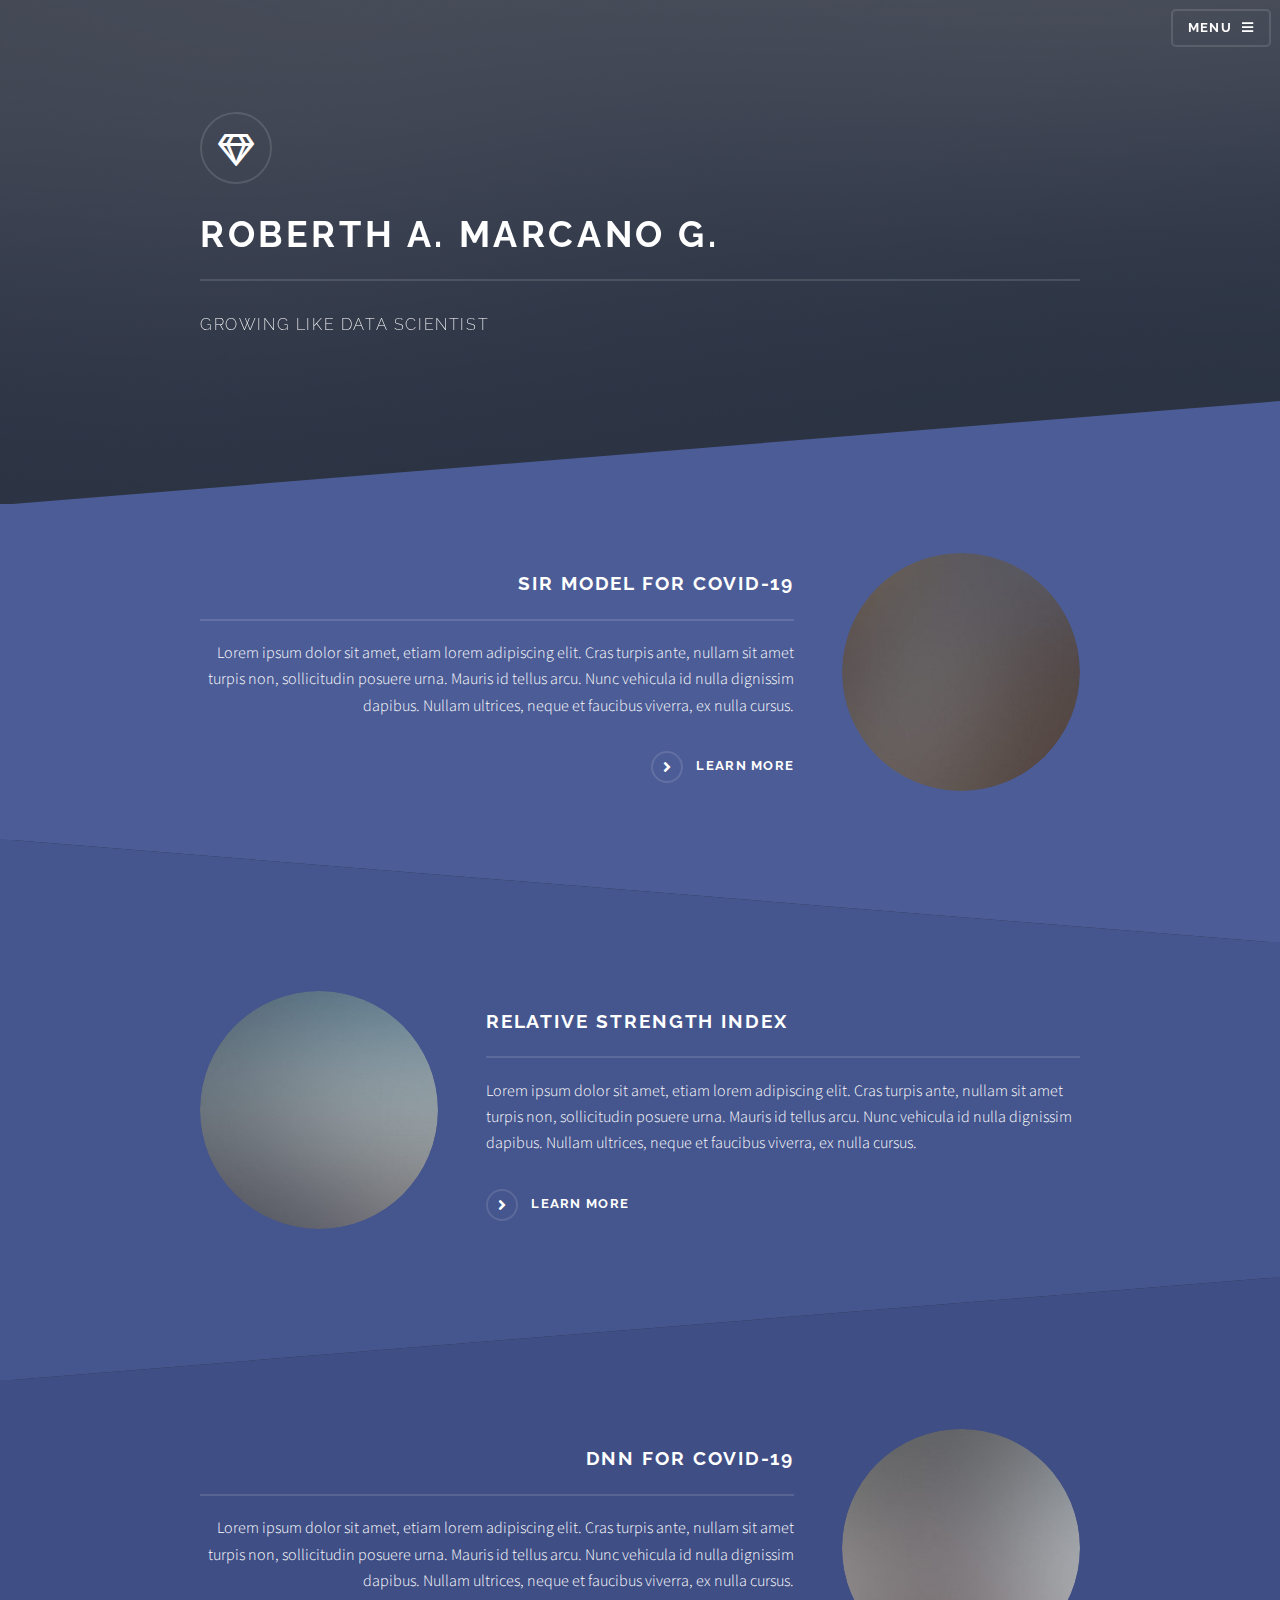
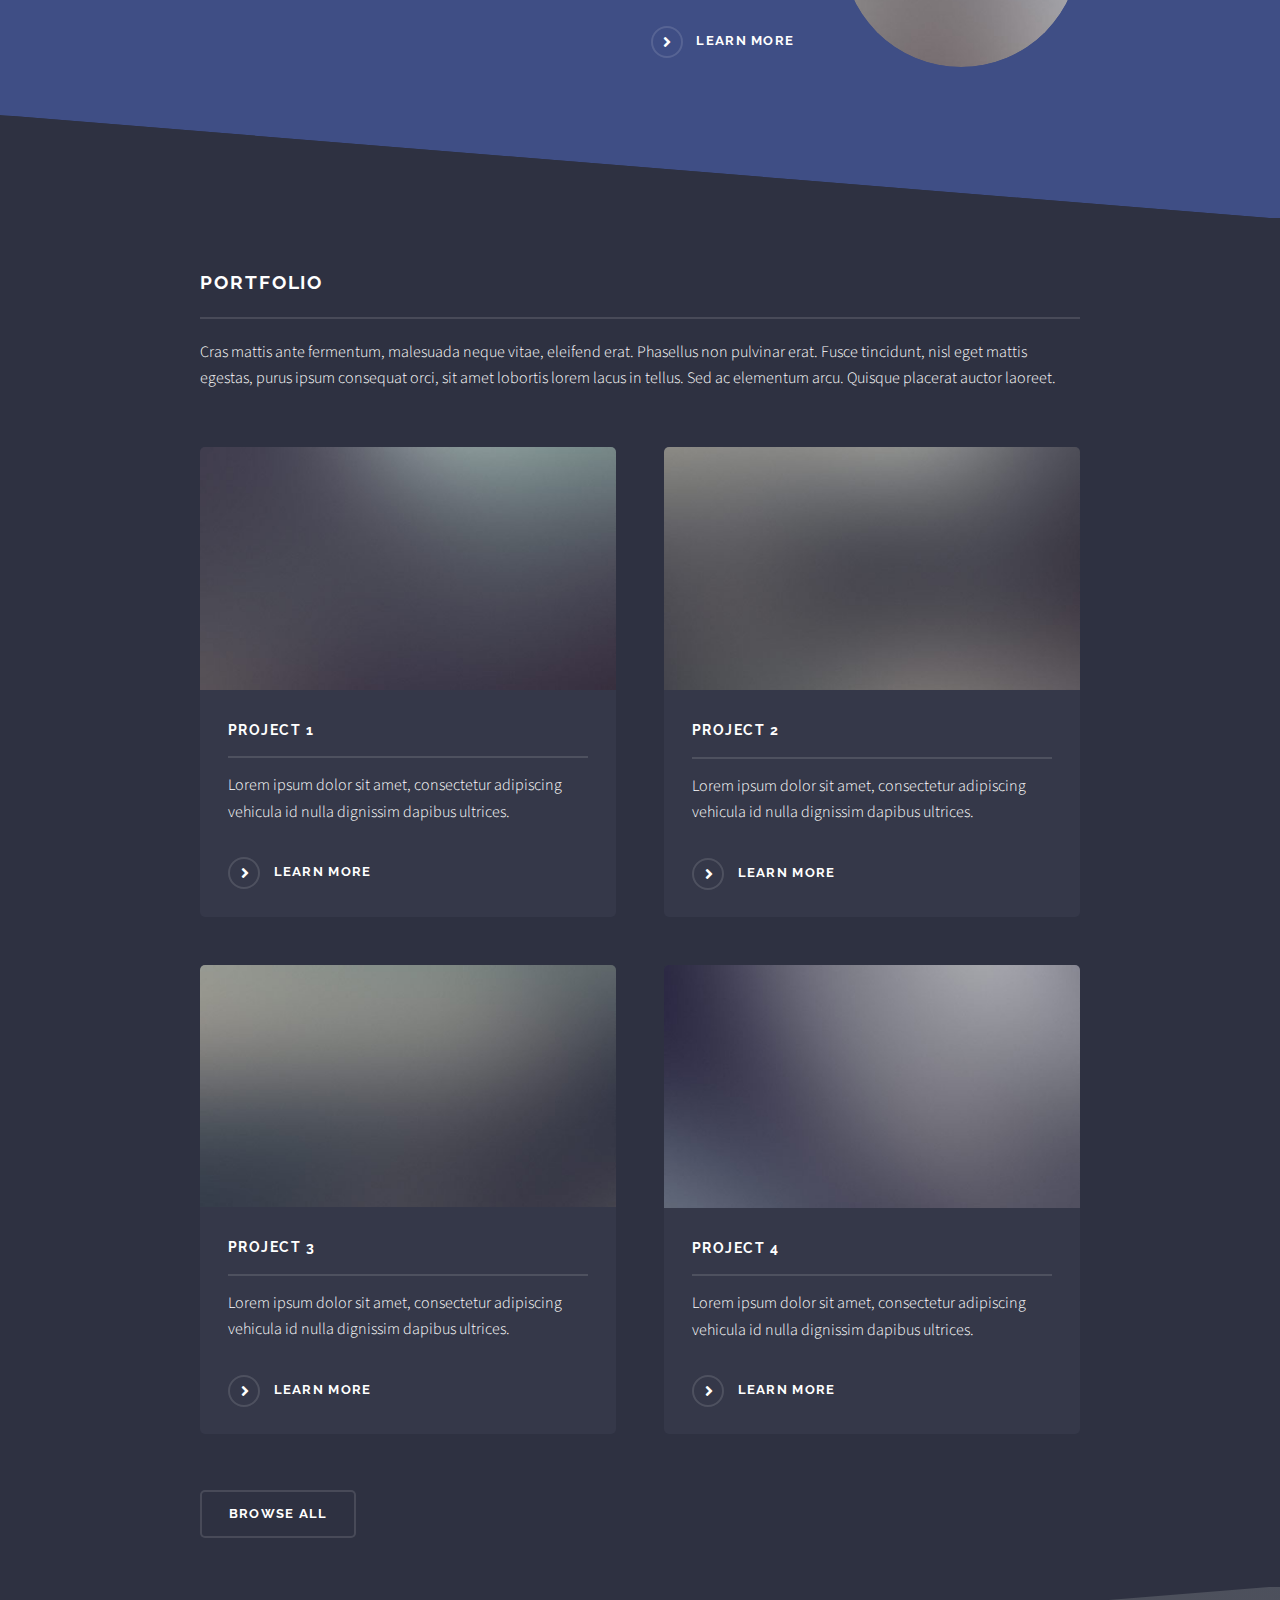
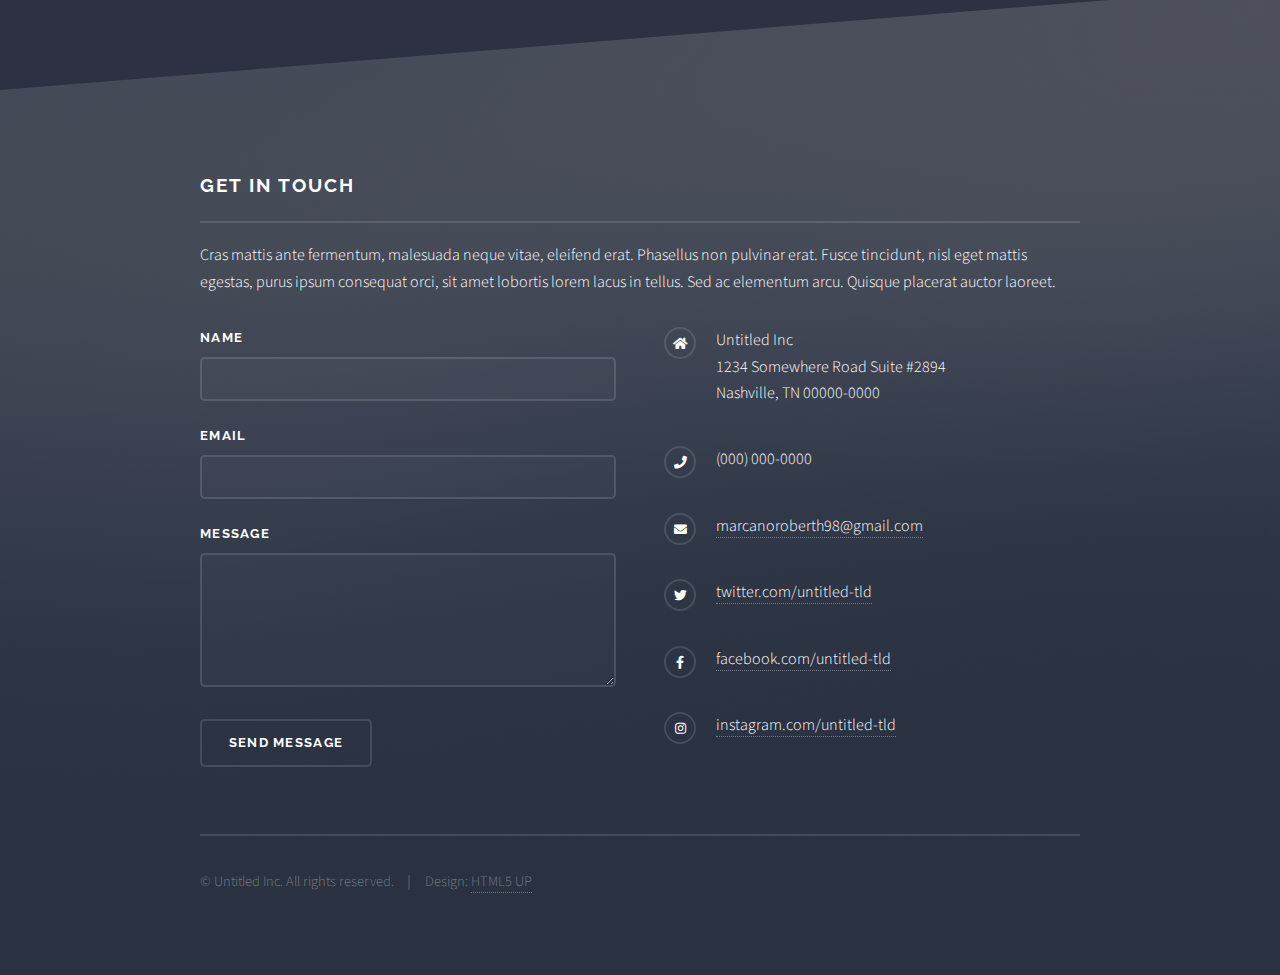
==== index.html @ 68de9bf5 "basic change" ====
<!DOCTYPE HTML>
<!--
	Solid State by HTML5 UP
	html5up.net | @ajlkn
	Free for personal and commercial use under the CCA 3.0 license (html5up.net/license)
-->
<html>
	<head>
		<title>Roberth Marcano</title>
		<meta charset="utf-8" />
		<meta name="viewport" content="width=device-width, initial-scale=1, user-scalable=no" />
		<link rel="stylesheet" href="assets/css/main.css" />
		<noscript><link rel="stylesheet" href="assets/css/noscript.css" /></noscript>
	</head>
	<body class="is-preload">

		<!-- Page Wrapper -->
			<div id="page-wrapper">

				<!-- Header -->
					<header id="header" class="alt">
						<h1><a href="index.html">Home</a></h1>
						<nav>
							<a href="#menu">Menu</a>
						</nav>
					</header>

				<!-- Menu -->
					<nav id="menu">
						<div class="inner">
							<h2>Menu</h2>
							<ul class="links">
								<li><a href="index.html">Home</a></li>
								<li><a href="generic.html">Generic</a></li>
								<li><a href="elements.html">Elements</a></li>
								<li><a href="#">Log In</a></li>
								<li><a href="#">Sign Up</a></li>
							</ul>
							<a href="#" class="close">Close</a>
						</div>
					</nav>

				<!-- Banner -->
					<section id="banner">
						<div class="inner">
							<div class="logo"><span class="icon fa-gem"></span></div>
							<h2>Roberth A. Marcano G.</h2>
							<p>Growing like Data Scientist</p>
						</div>
					</section>

				<!-- Wrapper -->
					<section id="wrapper">

						<!-- One -->
							<section id="one" class="wrapper spotlight style1">
								<div class="inner">
									<a href="#" class="image"><img src="images/pic01.jpg" alt="" /></a>
									<div class="content">
										<h2 class="major">SIR model for Covid-19</h2>
										<p>Lorem ipsum dolor sit amet, etiam lorem adipiscing elit. Cras turpis ante, nullam sit amet turpis non, sollicitudin posuere urna. Mauris id tellus arcu. Nunc vehicula id nulla dignissim dapibus. Nullam ultrices, neque et faucibus viverra, ex nulla cursus.</p>
										<a href="#" class="special">Learn more</a>
									</div>
								</div>
							</section>

						<!-- Two -->
							<section id="two" class="wrapper alt spotlight style2">
								<div class="inner">
									<a href="#" class="image"><img src="images/pic02.jpg" alt="" /></a>
									<div class="content">
										<h2 class="major">Relative Strength Index</h2>
										<p>Lorem ipsum dolor sit amet, etiam lorem adipiscing elit. Cras turpis ante, nullam sit amet turpis non, sollicitudin posuere urna. Mauris id tellus arcu. Nunc vehicula id nulla dignissim dapibus. Nullam ultrices, neque et faucibus viverra, ex nulla cursus.</p>
										<a href="#" class="special">Learn more</a>
									</div>
								</div>
							</section>

						<!-- Three -->
							<section id="three" class="wrapper spotlight style3">
								<div class="inner">
									<a href="#" class="image"><img src="images/pic03.jpg" alt="" /></a>
									<div class="content">
										<h2 class="major">DNN for Covid-19</h2>
										<p>Lorem ipsum dolor sit amet, etiam lorem adipiscing elit. Cras turpis ante, nullam sit amet turpis non, sollicitudin posuere urna. Mauris id tellus arcu. Nunc vehicula id nulla dignissim dapibus. Nullam ultrices, neque et faucibus viverra, ex nulla cursus.</p>
										<a href="#" class="special">Learn more</a>
									</div>
								</div>
							</section>

						<!-- Four -->
							<section id="four" class="wrapper alt style1">
								<div class="inner">
									<h2 class="major">Portfolio</h2>
									<p>Cras mattis ante fermentum, malesuada neque vitae, eleifend erat. Phasellus non pulvinar erat. Fusce tincidunt, nisl eget mattis egestas, purus ipsum consequat orci, sit amet lobortis lorem lacus in tellus. Sed ac elementum arcu. Quisque placerat auctor laoreet.</p>
									<section class="features">
										<article>
											<a href="#" class="image"><img src="images/pic04.jpg" alt="" /></a>
											<h3 class="major">Project 1</h3>
											<p>Lorem ipsum dolor sit amet, consectetur adipiscing vehicula id nulla dignissim dapibus ultrices.</p>
											<a href="#" class="special">Learn more</a>
										</article>
										<article>
											<a href="#" class="image"><img src="images/pic05.jpg" alt="" /></a>
											<h3 class="major">Project 2</h3>
											<p>Lorem ipsum dolor sit amet, consectetur adipiscing vehicula id nulla dignissim dapibus ultrices.</p>
											<a href="#" class="special">Learn more</a>
										</article>
										<article>
											<a href="#" class="image"><img src="images/pic06.jpg" alt="" /></a>
											<h3 class="major">Project 3</h3>
											<p>Lorem ipsum dolor sit amet, consectetur adipiscing vehicula id nulla dignissim dapibus ultrices.</p>
											<a href="#" class="special">Learn more</a>
										</article>
										<article>
											<a href="#" class="image"><img src="images/pic07.jpg" alt="" /></a>
											<h3 class="major">Project 4</h3>
											<p>Lorem ipsum dolor sit amet, consectetur adipiscing vehicula id nulla dignissim dapibus ultrices.</p>
											<a href="#" class="special">Learn more</a>
										</article>
									</section>
									<ul class="actions">
										<li><a href="#" class="button">Browse All</a></li>
									</ul>
								</div>
							</section>

					</section>

				<!-- Footer -->
					<section id="footer">
						<div class="inner">
							<h2 class="major">Get in touch</h2>
							<p>Cras mattis ante fermentum, malesuada neque vitae, eleifend erat. Phasellus non pulvinar erat. Fusce tincidunt, nisl eget mattis egestas, purus ipsum consequat orci, sit amet lobortis lorem lacus in tellus. Sed ac elementum arcu. Quisque placerat auctor laoreet.</p>
							<form method="post" action="#">
								<div class="fields">
									<div class="field">
										<label for="name">Name</label>
										<input type="text" name="name" id="name" />
									</div>
									<div class="field">
										<label for="email">Email</label>
										<input type="email" name="email" id="email" />
									</div>
									<div class="field">
										<label for="message">Message</label>
										<textarea name="message" id="message" rows="4"></textarea>
									</div>
								</div>
								<ul class="actions">
									<li><input type="submit" value="Send Message" /></li>
								</ul>
							</form>
							<ul class="contact">
								<li class="icon solid fa-home">
									Untitled Inc<br />
									1234 Somewhere Road Suite #2894<br />
									Nashville, TN 00000-0000
								</li>
								<li class="icon solid fa-phone">(000) 000-0000</li>
								<li class="icon solid fa-envelope"><a href="#">marcanoroberth98@gmail.com</a></li>
								<li class="icon brands fa-twitter"><a href="#">twitter.com/untitled-tld</a></li>
								<li class="icon brands fa-facebook-f"><a href="#">facebook.com/untitled-tld</a></li>
								<li class="icon brands fa-instagram"><a href="#">instagram.com/untitled-tld</a></li>
							</ul>
							<ul class="copyright">
								<li>&copy; Untitled Inc. All rights reserved.</li><li>Design: <a href="http://html5up.net">HTML5 UP</a></li>
							</ul>
						</div>
					</section>

			</div>

		<!-- Scripts -->
			<script src="assets/js/jquery.min.js"></script>
			<script src="assets/js/jquery.scrollex.min.js"></script>
			<script src="assets/js/browser.min.js"></script>
			<script src="assets/js/breakpoints.min.js"></script>
			<script src="assets/js/util.js"></script>
			<script src="assets/js/main.js"></script>

	</body>
</html>
---- assets/css/main.css ----
@import url(fontawesome-all.min.css);
@import url("https://fonts.googleapis.com/css?family=Raleway:200,700|Source+Sans+Pro:300,600,300italic,600italic");

/*
	Solid State by HTML5 UP
	html5up.net | @ajlkn
	Free for personal and commercial use under the CCA 3.0 license (html5up.net/license)
*/

html, body, div, span, applet, object,
iframe, h1, h2, h3, h4, h5, h6, p, blockquote,
pre, a, abbr, acronym, address, big, cite,
code, del, dfn, em, img, ins, kbd, q, s, samp,
small, strike, strong, sub, sup, tt, var, b,
u, i, center, dl, dt, dd, ol, ul, li, fieldset,
form, label, legend, table, caption, tbody,
tfoot, thead, tr, th, td, article, aside,
canvas, details, embed, figure, figcaption,
footer, header, hgroup, menu, nav, output, ruby,
section, summary, time, mark, audio, video {
	margin: 0;
	padding: 0;
	border: 0;
	font-size: 100%;
	font: inherit;
	vertical-align: baseline;}

article, aside, details, figcaption, figure,
footer, header, hgroup, menu, nav, section {
	display: block;}

body {
	line-height: 1;
}

ol, ul {
	list-style: none;
}

blockquote, q {
	quotes: none;
}

	blockquote:before, blockquote:after, q:before, q:after {
		content: '';
		content: none;
	}

table {
	border-collapse: collapse;
	border-spacing: 0;
}

body {
	-webkit-text-size-adjust: none;
}

mark {
	background-color: transparent;
	color: inherit;
}

input::-moz-focus-inner {
	border: 0;
	padding: 0;
}

input, select, textarea {
	-moz-appearance: none;
	-webkit-appearance: none;
	-ms-appearance: none;
	appearance: none;
}

/* Basic */

	@-ms-viewport {
		width: device-width;
	}

	body {
		-ms-overflow-style: scrollbar;
	}

	@media screen and (max-width: 480px) {

		html, body {
			min-width: 320px;
		}

	}

	html {
		box-sizing: border-box;
	}

	*, *:before, *:after {
		box-sizing: inherit;
	}

	body {
		background-color: #2e3141;
		background-image: linear-gradient(to top, rgba(46, 49, 65, 0.8), rgba(46, 49, 65, 0.8)), url("../../images/bg.jpg");
		background-size: auto, cover;
		background-attachment: fixed, fixed;
		background-position: center, center;
	}

		body.is-preload *, body.is-preload *:before, body.is-preload *:after {
			-moz-animation: none !important;
			-webkit-animation: none !important;
			-ms-animation: none !important;
			animation: none !important;
			-moz-transition: none !important;
			-webkit-transition: none !important;
			-ms-transition: none !important;
			transition: none !important;
		}

/* Type */

	body, input, select, textarea {
		color: #ffffff;
		font-family: "Source Sans Pro", Helvetica, sans-serif;
		font-size: 16.5pt;
		font-weight: 300;
		line-height: 1.65;
	}

		@media screen and (max-width: 1680px) {

			body, input, select, textarea {
				font-size: 13pt;
			}

		}

		@media screen and (max-width: 1280px) {

			body, input, select, textarea {
				font-size: 12pt;
			}

		}

		@media screen and (max-width: 980px) {

			body, input, select, textarea {
				font-size: 12pt;
			}

		}

		@media screen and (max-width: 736px) {

			body, input, select, textarea {
				font-size: 12pt;
			}

		}

		@media screen and (max-width: 480px) {

			body, input, select, textarea {
				font-size: 12pt;
			}

		}

	a {
		-moz-transition: color 0.2s ease-in-out, border-bottom-color 0.2s ease-in-out;
		-webkit-transition: color 0.2s ease-in-out, border-bottom-color 0.2s ease-in-out;
		-ms-transition: color 0.2s ease-in-out, border-bottom-color 0.2s ease-in-out;
		transition: color 0.2s ease-in-out, border-bottom-color 0.2s ease-in-out;
		border-bottom: dotted 1px rgba(255, 255, 255, 0.35);
		color: #ffffff;
		text-decoration: none;
	}

		a:hover {
			border-bottom-color: transparent;
			color: #ffffff !important;
		}

		a.special:not(.button) {
			text-decoration: none;
			border-bottom: 0;
			display: block;
			font-family: Raleway, Helvetica, sans-serif;
			font-size: 0.8em;
			font-weight: 700;
			letter-spacing: 0.1em;
			margin: 0 0 2em 0;
			text-transform: uppercase;
		}

			a.special:not(.button):before {
				-moz-osx-font-smoothing: grayscale;
				-webkit-font-smoothing: antialiased;
				display: inline-block;
				font-style: normal;
				font-variant: normal;
				text-rendering: auto;
				line-height: 1;
				text-transform: none !important;
				font-family: 'Font Awesome 5 Free';
				font-weight: 900;
			}

			a.special:not(.button):before {
				-moz-transition: background-color 0.2s ease-in-out;
				-webkit-transition: background-color 0.2s ease-in-out;
				-ms-transition: background-color 0.2s ease-in-out;
				transition: background-color 0.2s ease-in-out;
				border-radius: 100%;
				border: solid 2px rgba(255, 255, 255, 0.125);
				content: '\f105';
				display: inline-block;
				font-size: 1.25em;
				height: 2em;
				line-height: 1.75em;
				margin-right: 0.85em;
				text-align: center;
				text-indent: 0.15em;
				vertical-align: middle;
				width: 2em;
			}

			a.special:not(.button):hover:before {
				background-color: rgba(255, 255, 255, 0.025);
			}

			a.special:not(.button):active:before {
				background-color: rgba(255, 255, 255, 0.075);
			}

	strong, b {
		color: #ffffff;
		font-weight: 600;
	}

	em, i {
		font-style: italic;
	}

	p {
		margin: 0 0 2em 0;
	}

	h1, h2, h3, h4, h5, h6 {
		color: #ffffff;
		font-family: Raleway, Helvetica, sans-serif;
		font-weight: 700;
		letter-spacing: 0.1em;
		margin: 0 0 1em 0;
		text-transform: uppercase;
	}

		h1 a, h2 a, h3 a, h4 a, h5 a, h6 a {
			color: inherit;
			text-decoration: none;
			border-bottom: 0;
		}

		h1 span, h2 span, h3 span, h4 span, h5 span, h6 span {
			font-weight: 200;
		}

		h1.major, h2.major, h3.major, h4.major, h5.major, h6.major {
			padding-bottom: 1em;
			border-bottom: solid 2px rgba(255, 255, 255, 0.125);
		}

	h2 {
		font-size: 1.2em;
	}

	h3 {
		font-size: 0.9em;
	}

	h4 {
		font-size: 0.7em;
	}

	h5 {
		font-size: 0.7em;
	}

	h6 {
		font-size: 0.7em;
	}

	@media screen and (max-width: 736px) {

		h2 {
			font-size: 1em;
		}

		h3 {
			font-size: 0.8em;
		}

	}

	sub {
		font-size: 0.8em;
		position: relative;
		top: 0.5em;
	}

	sup {
		font-size: 0.8em;
		position: relative;
		top: -0.5em;
	}

	blockquote {
		border-left: solid 4px rgba(255, 255, 255, 0.125);
		font-style: italic;
		margin: 0 0 2em 0;
		padding: 0.5em 0 0.5em 2em;
	}

	code {
		background: rgba(255, 255, 255, 0.025);
		border-radius: 5px;
		border: solid 2px rgba(255, 255, 255, 0.125);
		font-family: "Courier New", monospace;
		font-size: 0.9em;
		margin: 0 0.25em;
		padding: 0.25em 0.65em;
	}

	pre {
		-webkit-overflow-scrolling: touch;
		font-family: "Courier New", monospace;
		font-size: 0.9em;
		margin: 0 0 2em 0;
	}

		pre code {
			display: block;
			line-height: 1.75em;
			padding: 1em 1.5em;
			overflow-x: auto;
		}

	hr {
		border: 0;
		border-bottom: solid 2px rgba(255, 255, 255, 0.125);
		margin: 2.5em 0;
	}

		hr.major {
			margin: 4em 0;
		}

	.align-left {
		text-align: left;
	}

	.align-center {
		text-align: center;
	}

	.align-right {
		text-align: right;
	}

/* Row */

	.row {
		display: flex;
		flex-wrap: wrap;
		box-sizing: border-box;
		align-items: stretch;
	}

		.row > * {
			box-sizing: border-box;
		}

		.row.gtr-uniform > * > :last-child {
			margin-bottom: 0;
		}

		.row.aln-left {
			justify-content: flex-start;
		}

		.row.aln-center {
			justify-content: center;
		}

		.row.aln-right {
			justify-content: flex-end;
		}

		.row.aln-top {
			align-items: flex-start;
		}

		.row.aln-middle {
			align-items: center;
		}

		.row.aln-bottom {
			align-items: flex-end;
		}

		.row > .imp {
			order: -1;
		}

		.row > .col-1 {
			width: 8.33333%;
		}

		.row > .off-1 {
			margin-left: 8.33333%;
		}

		.row > .col-2 {
			width: 16.66667%;
		}

		.row > .off-2 {
			margin-left: 16.66667%;
		}

		.row > .col-3 {
			width: 25%;
		}

		.row > .off-3 {
			margin-left: 25%;
		}

		.row > .col-4 {
			width: 33.33333%;
		}

		.row > .off-4 {
			margin-left: 33.33333%;
		}

		.row > .col-5 {
			width: 41.66667%;
		}

		.row > .off-5 {
			margin-left: 41.66667%;
		}

		.row > .col-6 {
			width: 50%;
		}

		.row > .off-6 {
			margin-left: 50%;
		}

		.row > .col-7 {
			width: 58.33333%;
		}

		.row > .off-7 {
			margin-left: 58.33333%;
		}

		.row > .col-8 {
			width: 66.66667%;
		}

		.row > .off-8 {
			margin-left: 66.66667%;
		}

		.row > .col-9 {
			width: 75%;
		}

		.row > .off-9 {
			margin-left: 75%;
		}

		.row > .col-10 {
			width: 83.33333%;
		}

		.row > .off-10 {
			margin-left: 83.33333%;
		}

		.row > .col-11 {
			width: 91.66667%;
		}

		.row > .off-11 {
			margin-left: 91.66667%;
		}

		.row > .col-12 {
			width: 100%;
		}

		.row > .off-12 {
			margin-left: 100%;
		}

		.row.gtr-0 {
			margin-top: 0;
			margin-left: 0em;
		}

			.row.gtr-0 > * {
				padding: 0 0 0 0em;
			}

			.row.gtr-0.gtr-uniform {
				margin-top: 0em;
			}

				.row.gtr-0.gtr-uniform > * {
					padding-top: 0em;
				}

		.row.gtr-25 {
			margin-top: 0;
			margin-left: -0.4375em;
		}

			.row.gtr-25 > * {
				padding: 0 0 0 0.4375em;
			}

			.row.gtr-25.gtr-uniform {
				margin-top: -0.4375em;
			}

				.row.gtr-25.gtr-uniform > * {
					padding-top: 0.4375em;
				}

		.row.gtr-50 {
			margin-top: 0;
			margin-left: -0.875em;
		}

			.row.gtr-50 > * {
				padding: 0 0 0 0.875em;
			}

			.row.gtr-50.gtr-uniform {
				margin-top: -0.875em;
			}

				.row.gtr-50.gtr-uniform > * {
					padding-top: 0.875em;
				}

		.row {
			margin-top: 0;
			margin-left: -1.75em;
		}

			.row > * {
				padding: 0 0 0 1.75em;
			}

			.row.gtr-uniform {
				margin-top: -1.75em;
			}

				.row.gtr-uniform > * {
					padding-top: 1.75em;
				}

		.row.gtr-150 {
			margin-top: 0;
			margin-left: -2.625em;
		}

			.row.gtr-150 > * {
				padding: 0 0 0 2.625em;
			}

			.row.gtr-150.gtr-uniform {
				margin-top: -2.625em;
			}

				.row.gtr-150.gtr-uniform > * {
					padding-top: 2.625em;
				}

		.row.gtr-200 {
			margin-top: 0;
			margin-left: -3.5em;
		}

			.row.gtr-200 > * {
				padding: 0 0 0 3.5em;
			}

			.row.gtr-200.gtr-uniform {
				margin-top: -3.5em;
			}

				.row.gtr-200.gtr-uniform > * {
					padding-top: 3.5em;
				}

		@media screen and (max-width: 1680px) {

			.row {
				display: flex;
				flex-wrap: wrap;
				box-sizing: border-box;
				align-items: stretch;
			}

				.row > * {
					box-sizing: border-box;
				}

				.row.gtr-uniform > * > :last-child {
					margin-bottom: 0;
				}

				.row.aln-left {
					justify-content: flex-start;
				}

				.row.aln-center {
					justify-content: center;
				}

				.row.aln-right {
					justify-content: flex-end;
				}

				.row.aln-top {
					align-items: flex-start;
				}

				.row.aln-middle {
					align-items: center;
				}

				.row.aln-bottom {
					align-items: flex-end;
				}

				.row > .imp-xlarge {
					order: -1;
				}

				.row > .col-1-xlarge {
					width: 8.33333%;
				}

				.row > .off-1-xlarge {
					margin-left: 8.33333%;
				}

				.row > .col-2-xlarge {
					width: 16.66667%;
				}

				.row > .off-2-xlarge {
					margin-left: 16.66667%;
				}

				.row > .col-3-xlarge {
					width: 25%;
				}

				.row > .off-3-xlarge {
					margin-left: 25%;
				}

				.row > .col-4-xlarge {
					width: 33.33333%;
				}

				.row > .off-4-xlarge {
					margin-left: 33.33333%;
				}

				.row > .col-5-xlarge {
					width: 41.66667%;
				}

				.row > .off-5-xlarge {
					margin-left: 41.66667%;
				}

				.row > .col-6-xlarge {
					width: 50%;
				}

				.row > .off-6-xlarge {
					margin-left: 50%;
				}

				.row > .col-7-xlarge {
					width: 58.33333%;
				}

				.row > .off-7-xlarge {
					margin-left: 58.33333%;
				}

				.row > .col-8-xlarge {
					width: 66.66667%;
				}

				.row > .off-8-xlarge {
					margin-left: 66.66667%;
				}

				.row > .col-9-xlarge {
					width: 75%;
				}

				.row > .off-9-xlarge {
					margin-left: 75%;
				}

				.row > .col-10-xlarge {
					width: 83.33333%;
				}

				.row > .off-10-xlarge {
					margin-left: 83.33333%;
				}

				.row > .col-11-xlarge {
					width: 91.66667%;
				}

				.row > .off-11-xlarge {
					margin-left: 91.66667%;
				}

				.row > .col-12-xlarge {
					width: 100%;
				}

				.row > .off-12-xlarge {
					margin-left: 100%;
				}

				.row.gtr-0 {
					margin-top: 0;
					margin-left: 0em;
				}

					.row.gtr-0 > * {
						padding: 0 0 0 0em;
					}

					.row.gtr-0.gtr-uniform {
						margin-top: 0em;
					}

						.row.gtr-0.gtr-uniform > * {
							padding-top: 0em;
						}

				.row.gtr-25 {
					margin-top: 0;
					margin-left: -0.4375em;
				}

					.row.gtr-25 > * {
						padding: 0 0 0 0.4375em;
					}

					.row.gtr-25.gtr-uniform {
						margin-top: -0.4375em;
					}

						.row.gtr-25.gtr-uniform > * {
							padding-top: 0.4375em;
						}

				.row.gtr-50 {
					margin-top: 0;
					margin-left: -0.875em;
				}

					.row.gtr-50 > * {
						padding: 0 0 0 0.875em;
					}

					.row.gtr-50.gtr-uniform {
						margin-top: -0.875em;
					}

						.row.gtr-50.gtr-uniform > * {
							padding-top: 0.875em;
						}

				.row {
					margin-top: 0;
					margin-left: -1.75em;
				}

					.row > * {
						padding: 0 0 0 1.75em;
					}

					.row.gtr-uniform {
						margin-top: -1.75em;
					}

						.row.gtr-uniform > * {
							padding-top: 1.75em;
						}

				.row.gtr-150 {
					margin-top: 0;
					margin-left: -2.625em;
				}

					.row.gtr-150 > * {
						padding: 0 0 0 2.625em;
					}

					.row.gtr-150.gtr-uniform {
						margin-top: -2.625em;
					}

						.row.gtr-150.gtr-uniform > * {
							padding-top: 2.625em;
						}

				.row.gtr-200 {
					margin-top: 0;
					margin-left: -3.5em;
				}

					.row.gtr-200 > * {
						padding: 0 0 0 3.5em;
					}

					.row.gtr-200.gtr-uniform {
						margin-top: -3.5em;
					}

						.row.gtr-200.gtr-uniform > * {
							padding-top: 3.5em;
						}

		}

		@media screen and (max-width: 1280px) {

			.row {
				display: flex;
				flex-wrap: wrap;
				box-sizing: border-box;
				align-items: stretch;
			}

				.row > * {
					box-sizing: border-box;
				}

				.row.gtr-uniform > * > :last-child {
					margin-bottom: 0;
				}

				.row.aln-left {
					justify-content: flex-start;
				}

				.row.aln-center {
					justify-content: center;
				}

				.row.aln-right {
					justify-content: flex-end;
				}

				.row.aln-top {
					align-items: flex-start;
				}

				.row.aln-middle {
					align-items: center;
				}

				.row.aln-bottom {
					align-items: flex-end;
				}

				.row > .imp-large {
					order: -1;
				}

				.row > .col-1-large {
					width: 8.33333%;
				}

				.row > .off-1-large {
					margin-left: 8.33333%;
				}

				.row > .col-2-large {
					width: 16.66667%;
				}

				.row > .off-2-large {
					margin-left: 16.66667%;
				}

				.row > .col-3-large {
					width: 25%;
				}

				.row > .off-3-large {
					margin-left: 25%;
				}

				.row > .col-4-large {
					width: 33.33333%;
				}

				.row > .off-4-large {
					margin-left: 33.33333%;
				}

				.row > .col-5-large {
					width: 41.66667%;
				}

				.row > .off-5-large {
					margin-left: 41.66667%;
				}

				.row > .col-6-large {
					width: 50%;
				}

				.row > .off-6-large {
					margin-left: 50%;
				}

				.row > .col-7-large {
					width: 58.33333%;
				}

				.row > .off-7-large {
					margin-left: 58.33333%;
				}

				.row > .col-8-large {
					width: 66.66667%;
				}

				.row > .off-8-large {
					margin-left: 66.66667%;
				}

				.row > .col-9-large {
					width: 75%;
				}

				.row > .off-9-large {
					margin-left: 75%;
				}

				.row > .col-10-large {
					width: 83.33333%;
				}

				.row > .off-10-large {
					margin-left: 83.33333%;
				}

				.row > .col-11-large {
					width: 91.66667%;
				}

				.row > .off-11-large {
					margin-left: 91.66667%;
				}

				.row > .col-12-large {
					width: 100%;
				}

				.row > .off-12-large {
					margin-left: 100%;
				}

				.row.gtr-0 {
					margin-top: 0;
					margin-left: 0em;
				}

					.row.gtr-0 > * {
						padding: 0 0 0 0em;
					}

					.row.gtr-0.gtr-uniform {
						margin-top: 0em;
					}

						.row.gtr-0.gtr-uniform > * {
							padding-top: 0em;
						}

				.row.gtr-25 {
					margin-top: 0;
					margin-left: -0.4375em;
				}

					.row.gtr-25 > * {
						padding: 0 0 0 0.4375em;
					}

					.row.gtr-25.gtr-uniform {
						margin-top: -0.4375em;
					}

						.row.gtr-25.gtr-uniform > * {
							padding-top: 0.4375em;
						}

				.row.gtr-50 {
					margin-top: 0;
					margin-left: -0.875em;
				}

					.row.gtr-50 > * {
						padding: 0 0 0 0.875em;
					}

					.row.gtr-50.gtr-uniform {
						margin-top: -0.875em;
					}

						.row.gtr-50.gtr-uniform > * {
							padding-top: 0.875em;
						}

				.row {
					margin-top: 0;
					margin-left: -1.75em;
				}

					.row > * {
						padding: 0 0 0 1.75em;
					}

					.row.gtr-uniform {
						margin-top: -1.75em;
					}

						.row.gtr-uniform > * {
							padding-top: 1.75em;
						}

				.row.gtr-150 {
					margin-top: 0;
					margin-left: -2.625em;
				}

					.row.gtr-150 > * {
						padding: 0 0 0 2.625em;
					}

					.row.gtr-150.gtr-uniform {
						margin-top: -2.625em;
					}

						.row.gtr-150.gtr-uniform > * {
							padding-top: 2.625em;
						}

				.row.gtr-200 {
					margin-top: 0;
					margin-left: -3.5em;
				}

					.row.gtr-200 > * {
						padding: 0 0 0 3.5em;
					}

					.row.gtr-200.gtr-uniform {
						margin-top: -3.5em;
					}

						.row.gtr-200.gtr-uniform > * {
							padding-top: 3.5em;
						}

		}

		@media screen and (max-width: 980px) {

			.row {
				display: flex;
				flex-wrap: wrap;
				box-sizing: border-box;
				align-items: stretch;
			}

				.row > * {
					box-sizing: border-box;
				}

				.row.gtr-uniform > * > :last-child {
					margin-bottom: 0;
				}

				.row.aln-left {
					justify-content: flex-start;
				}

				.row.aln-center {
					justify-content: center;
				}

				.row.aln-right {
					justify-content: flex-end;
				}

				.row.aln-top {
					align-items: flex-start;
				}

				.row.aln-middle {
					align-items: center;
				}

				.row.aln-bottom {
					align-items: flex-end;
				}

				.row > .imp-medium {
					order: -1;
				}

				.row > .col-1-medium {
					width: 8.33333%;
				}

				.row > .off-1-medium {
					margin-left: 8.33333%;
				}

				.row > .col-2-medium {
					width: 16.66667%;
				}

				.row > .off-2-medium {
					margin-left: 16.66667%;
				}

				.row > .col-3-medium {
					width: 25%;
				}

				.row > .off-3-medium {
					margin-left: 25%;
				}

				.row > .col-4-medium {
					width: 33.33333%;
				}

				.row > .off-4-medium {
					margin-left: 33.33333%;
				}

				.row > .col-5-medium {
					width: 41.66667%;
				}

				.row > .off-5-medium {
					margin-left: 41.66667%;
				}

				.row > .col-6-medium {
					width: 50%;
				}

				.row > .off-6-medium {
					margin-left: 50%;
				}

				.row > .col-7-medium {
					width: 58.33333%;
				}

				.row > .off-7-medium {
					margin-left: 58.33333%;
				}

				.row > .col-8-medium {
					width: 66.66667%;
				}

				.row > .off-8-medium {
					margin-left: 66.66667%;
				}

				.row > .col-9-medium {
					width: 75%;
				}

				.row > .off-9-medium {
					margin-left: 75%;
				}

				.row > .col-10-medium {
					width: 83.33333%;
				}

				.row > .off-10-medium {
					margin-left: 83.33333%;
				}

				.row > .col-11-medium {
					width: 91.66667%;
				}

				.row > .off-11-medium {
					margin-left: 91.66667%;
				}

				.row > .col-12-medium {
					width: 100%;
				}

				.row > .off-12-medium {
					margin-left: 100%;
				}

				.row.gtr-0 {
					margin-top: 0;
					margin-left: 0em;
				}

					.row.gtr-0 > * {
						padding: 0 0 0 0em;
					}

					.row.gtr-0.gtr-uniform {
						margin-top: 0em;
					}

						.row.gtr-0.gtr-uniform > * {
							padding-top: 0em;
						}

				.row.gtr-25 {
					margin-top: 0;
					margin-left: -0.4375em;
				}

					.row.gtr-25 > * {
						padding: 0 0 0 0.4375em;
					}

					.row.gtr-25.gtr-uniform {
						margin-top: -0.4375em;
					}

						.row.gtr-25.gtr-uniform > * {
							padding-top: 0.4375em;
						}

				.row.gtr-50 {
					margin-top: 0;
					margin-left: -0.875em;
				}

					.row.gtr-50 > * {
						padding: 0 0 0 0.875em;
					}

					.row.gtr-50.gtr-uniform {
						margin-top: -0.875em;
					}

						.row.gtr-50.gtr-uniform > * {
							padding-top: 0.875em;
						}

				.row {
					margin-top: 0;
					margin-left: -1.75em;
				}

					.row > * {
						padding: 0 0 0 1.75em;
					}

					.row.gtr-uniform {
						margin-top: -1.75em;
					}

						.row.gtr-uniform > * {
							padding-top: 1.75em;
						}

				.row.gtr-150 {
					margin-top: 0;
					margin-left: -2.625em;
				}

					.row.gtr-150 > * {
						padding: 0 0 0 2.625em;
					}

					.row.gtr-150.gtr-uniform {
						margin-top: -2.625em;
					}

						.row.gtr-150.gtr-uniform > * {
							padding-top: 2.625em;
						}

				.row.gtr-200 {
					margin-top: 0;
					margin-left: -3.5em;
				}

					.row.gtr-200 > * {
						padding: 0 0 0 3.5em;
					}

					.row.gtr-200.gtr-uniform {
						margin-top: -3.5em;
					}

						.row.gtr-200.gtr-uniform > * {
							padding-top: 3.5em;
						}

		}

		@media screen and (max-width: 736px) {

			.row {
				display: flex;
				flex-wrap: wrap;
				box-sizing: border-box;
				align-items: stretch;
			}

				.row > * {
					box-sizing: border-box;
				}

				.row.gtr-uniform > * > :last-child {
					margin-bottom: 0;
				}

				.row.aln-left {
					justify-content: flex-start;
				}

				.row.aln-center {
					justify-content: center;
				}

				.row.aln-right {
					justify-content: flex-end;
				}

				.row.aln-top {
					align-items: flex-start;
				}

				.row.aln-middle {
					align-items: center;
				}

				.row.aln-bottom {
					align-items: flex-end;
				}

				.row > .imp-small {
					order: -1;
				}

				.row > .col-1-small {
					width: 8.33333%;
				}

				.row > .off-1-small {
					margin-left: 8.33333%;
				}

				.row > .col-2-small {
					width: 16.66667%;
				}

				.row > .off-2-small {
					margin-left: 16.66667%;
				}

				.row > .col-3-small {
					width: 25%;
				}

				.row > .off-3-small {
					margin-left: 25%;
				}

				.row > .col-4-small {
					width: 33.33333%;
				}

				.row > .off-4-small {
					margin-left: 33.33333%;
				}

				.row > .col-5-small {
					width: 41.66667%;
				}

				.row > .off-5-small {
					margin-left: 41.66667%;
				}

				.row > .col-6-small {
					width: 50%;
				}

				.row > .off-6-small {
					margin-left: 50%;
				}

				.row > .col-7-small {
					width: 58.33333%;
				}

				.row > .off-7-small {
					margin-left: 58.33333%;
				}

				.row > .col-8-small {
					width: 66.66667%;
				}

				.row > .off-8-small {
					margin-left: 66.66667%;
				}

				.row > .col-9-small {
					width: 75%;
				}

				.row > .off-9-small {
					margin-left: 75%;
				}

				.row > .col-10-small {
					width: 83.33333%;
				}

				.row > .off-10-small {
					margin-left: 83.33333%;
				}

				.row > .col-11-small {
					width: 91.66667%;
				}

				.row > .off-11-small {
					margin-left: 91.66667%;
				}

				.row > .col-12-small {
					width: 100%;
				}

				.row > .off-12-small {
					margin-left: 100%;
				}

				.row.gtr-0 {
					margin-top: 0;
					margin-left: 0em;
				}

					.row.gtr-0 > * {
						padding: 0 0 0 0em;
					}

					.row.gtr-0.gtr-uniform {
						margin-top: 0em;
					}

						.row.gtr-0.gtr-uniform > * {
							padding-top: 0em;
						}

				.row.gtr-25 {
					margin-top: 0;
					margin-left: -0.3125em;
				}

					.row.gtr-25 > * {
						padding: 0 0 0 0.3125em;
					}

					.row.gtr-25.gtr-uniform {
						margin-top: -0.3125em;
					}

						.row.gtr-25.gtr-uniform > * {
							padding-top: 0.3125em;
						}

				.row.gtr-50 {
					margin-top: 0;
					margin-left: -0.625em;
				}

					.row.gtr-50 > * {
						padding: 0 0 0 0.625em;
					}

					.row.gtr-50.gtr-uniform {
						margin-top: -0.625em;
					}

						.row.gtr-50.gtr-uniform > * {
							padding-top: 0.625em;
						}

				.row {
					margin-top: 0;
					margin-left: -1.25em;
				}

					.row > * {
						padding: 0 0 0 1.25em;
					}

					.row.gtr-uniform {
						margin-top: -1.25em;
					}

						.row.gtr-uniform > * {
							padding-top: 1.25em;
						}

				.row.gtr-150 {
					margin-top: 0;
					margin-left: -1.875em;
				}

					.row.gtr-150 > * {
						padding: 0 0 0 1.875em;
					}

					.row.gtr-150.gtr-uniform {
						margin-top: -1.875em;
					}

						.row.gtr-150.gtr-uniform > * {
							padding-top: 1.875em;
						}

				.row.gtr-200 {
					margin-top: 0;
					margin-left: -2.5em;
				}

					.row.gtr-200 > * {
						padding: 0 0 0 2.5em;
					}

					.row.gtr-200.gtr-uniform {
						margin-top: -2.5em;
					}

						.row.gtr-200.gtr-uniform > * {
							padding-top: 2.5em;
						}

		}

		@media screen and (max-width: 480px) {

			.row {
				display: flex;
				flex-wrap: wrap;
				box-sizing: border-box;
				align-items: stretch;
			}

				.row > * {
					box-sizing: border-box;
				}

				.row.gtr-uniform > * > :last-child {
					margin-bottom: 0;
				}

				.row.aln-left {
					justify-content: flex-start;
				}

				.row.aln-center {
					justify-content: center;
				}

				.row.aln-right {
					justify-content: flex-end;
				}

				.row.aln-top {
					align-items: flex-start;
				}

				.row.aln-middle {
					align-items: center;
				}

				.row.aln-bottom {
					align-items: flex-end;
				}

				.row > .imp-xsmall {
					order: -1;
				}

				.row > .col-1-xsmall {
					width: 8.33333%;
				}

				.row > .off-1-xsmall {
					margin-left: 8.33333%;
				}

				.row > .col-2-xsmall {
					width: 16.66667%;
				}

				.row > .off-2-xsmall {
					margin-left: 16.66667%;
				}

				.row > .col-3-xsmall {
					width: 25%;
				}

				.row > .off-3-xsmall {
					margin-left: 25%;
				}

				.row > .col-4-xsmall {
					width: 33.33333%;
				}

				.row > .off-4-xsmall {
					margin-left: 33.33333%;
				}

				.row > .col-5-xsmall {
					width: 41.66667%;
				}

				.row > .off-5-xsmall {
					margin-left: 41.66667%;
				}

				.row > .col-6-xsmall {
					width: 50%;
				}

				.row > .off-6-xsmall {
					margin-left: 50%;
				}

				.row > .col-7-xsmall {
					width: 58.33333%;
				}

				.row > .off-7-xsmall {
					margin-left: 58.33333%;
				}

				.row > .col-8-xsmall {
					width: 66.66667%;
				}

				.row > .off-8-xsmall {
					margin-left: 66.66667%;
				}

				.row > .col-9-xsmall {
					width: 75%;
				}

				.row > .off-9-xsmall {
					margin-left: 75%;
				}

				.row > .col-10-xsmall {
					width: 83.33333%;
				}

				.row > .off-10-xsmall {
					margin-left: 83.33333%;
				}

				.row > .col-11-xsmall {
					width: 91.66667%;
				}

				.row > .off-11-xsmall {
					margin-left: 91.66667%;
				}

				.row > .col-12-xsmall {
					width: 100%;
				}

				.row > .off-12-xsmall {
					margin-left: 100%;
				}

				.row.gtr-0 {
					margin-top: 0;
					margin-left: 0em;
				}

					.row.gtr-0 > * {
						padding: 0 0 0 0em;
					}

					.row.gtr-0.gtr-uniform {
						margin-top: 0em;
					}

						.row.gtr-0.gtr-uniform > * {
							padding-top: 0em;
						}

				.row.gtr-25 {
					margin-top: 0;
					margin-left: -0.3125em;
				}

					.row.gtr-25 > * {
						padding: 0 0 0 0.3125em;
					}

					.row.gtr-25.gtr-uniform {
						margin-top: -0.3125em;
					}

						.row.gtr-25.gtr-uniform > * {
							padding-top: 0.3125em;
						}

				.row.gtr-50 {
					margin-top: 0;
					margin-left: -0.625em;
				}

					.row.gtr-50 > * {
						padding: 0 0 0 0.625em;
					}

					.row.gtr-50.gtr-uniform {
						margin-top: -0.625em;
					}

						.row.gtr-50.gtr-uniform > * {
							padding-top: 0.625em;
						}

				.row {
					margin-top: 0;
					margin-left: -1.25em;
				}

					.row > * {
						padding: 0 0 0 1.25em;
					}

					.row.gtr-uniform {
						margin-top: -1.25em;
					}

						.row.gtr-uniform > * {
							padding-top: 1.25em;
						}

				.row.gtr-150 {
					margin-top: 0;
					margin-left: -1.875em;
				}

					.row.gtr-150 > * {
						padding: 0 0 0 1.875em;
					}

					.row.gtr-150.gtr-uniform {
						margin-top: -1.875em;
					}

						.row.gtr-150.gtr-uniform > * {
							padding-top: 1.875em;
						}

				.row.gtr-200 {
					margin-top: 0;
					margin-left: -2.5em;
				}

					.row.gtr-200 > * {
						padding: 0 0 0 2.5em;
					}

					.row.gtr-200.gtr-uniform {
						margin-top: -2.5em;
					}

						.row.gtr-200.gtr-uniform > * {
							padding-top: 2.5em;
						}

		}

		@media screen and (max-width: 360px) {

			.row {
				display: flex;
				flex-wrap: wrap;
				box-sizing: border-box;
				align-items: stretch;
			}

				.row > * {
					box-sizing: border-box;
				}

				.row.gtr-uniform > * > :last-child {
					margin-bottom: 0;
				}

				.row.aln-left {
					justify-content: flex-start;
				}

				.row.aln-center {
					justify-content: center;
				}

				.row.aln-right {
					justify-content: flex-end;
				}

				.row.aln-top {
					align-items: flex-start;
				}

				.row.aln-middle {
					align-items: center;
				}

				.row.aln-bottom {
					align-items: flex-end;
				}

				.row > .imp-xxsmall {
					order: -1;
				}

				.row > .col-1-xxsmall {
					width: 8.33333%;
				}

				.row > .off-1-xxsmall {
					margin-left: 8.33333%;
				}

				.row > .col-2-xxsmall {
					width: 16.66667%;
				}

				.row > .off-2-xxsmall {
					margin-left: 16.66667%;
				}

				.row > .col-3-xxsmall {
					width: 25%;
				}

				.row > .off-3-xxsmall {
					margin-left: 25%;
				}

				.row > .col-4-xxsmall {
					width: 33.33333%;
				}

				.row > .off-4-xxsmall {
					margin-left: 33.33333%;
				}

				.row > .col-5-xxsmall {
					width: 41.66667%;
				}

				.row > .off-5-xxsmall {
					margin-left: 41.66667%;
				}

				.row > .col-6-xxsmall {
					width: 50%;
				}

				.row > .off-6-xxsmall {
					margin-left: 50%;
				}

				.row > .col-7-xxsmall {
					width: 58.33333%;
				}

				.row > .off-7-xxsmall {
					margin-left: 58.33333%;
				}

				.row > .col-8-xxsmall {
					width: 66.66667%;
				}

				.row > .off-8-xxsmall {
					margin-left: 66.66667%;
				}

				.row > .col-9-xxsmall {
					width: 75%;
				}

				.row > .off-9-xxsmall {
					margin-left: 75%;
				}

				.row > .col-10-xxsmall {
					width: 83.33333%;
				}

				.row > .off-10-xxsmall {
					margin-left: 83.33333%;
				}

				.row > .col-11-xxsmall {
					width: 91.66667%;
				}

				.row > .off-11-xxsmall {
					margin-left: 91.66667%;
				}

				.row > .col-12-xxsmall {
					width: 100%;
				}

				.row > .off-12-xxsmall {
					margin-left: 100%;
				}

				.row.gtr-0 {
					margin-top: 0;
					margin-left: 0em;
				}

					.row.gtr-0 > * {
						padding: 0 0 0 0em;
					}

					.row.gtr-0.gtr-uniform {
						margin-top: 0em;
					}

						.row.gtr-0.gtr-uniform > * {
							padding-top: 0em;
						}

				.row.gtr-25 {
					margin-top: 0;
					margin-left: -0.3125em;
				}

					.row.gtr-25 > * {
						padding: 0 0 0 0.3125em;
					}

					.row.gtr-25.gtr-uniform {
						margin-top: -0.3125em;
					}

						.row.gtr-25.gtr-uniform > * {
							padding-top: 0.3125em;
						}

				.row.gtr-50 {
					margin-top: 0;
					margin-left: -0.625em;
				}

					.row.gtr-50 > * {
						padding: 0 0 0 0.625em;
					}

					.row.gtr-50.gtr-uniform {
						margin-top: -0.625em;
					}

						.row.gtr-50.gtr-uniform > * {
							padding-top: 0.625em;
						}

				.row {
					margin-top: 0;
					margin-left: -1.25em;
				}

					.row > * {
						padding: 0 0 0 1.25em;
					}

					.row.gtr-uniform {
						margin-top: -1.25em;
					}

						.row.gtr-uniform > * {
							padding-top: 1.25em;
						}

				.row.gtr-150 {
					margin-top: 0;
					margin-left: -1.875em;
				}

					.row.gtr-150 > * {
						padding: 0 0 0 1.875em;
					}

					.row.gtr-150.gtr-uniform {
						margin-top: -1.875em;
					}

						.row.gtr-150.gtr-uniform > * {
							padding-top: 1.875em;
						}

				.row.gtr-200 {
					margin-top: 0;
					margin-left: -2.5em;
				}

					.row.gtr-200 > * {
						padding: 0 0 0 2.5em;
					}

					.row.gtr-200.gtr-uniform {
						margin-top: -2.5em;
					}

						.row.gtr-200.gtr-uniform > * {
							padding-top: 2.5em;
						}

		}

/* Section/Article */

	section.special, article.special {
		text-align: center;
	}

/* Form */

	form {
		margin: 0 0 2em 0;
	}

		form > :last-child {
			margin-bottom: 0;
		}

		form > .fields {
			display: -moz-flex;
			display: -webkit-flex;
			display: -ms-flex;
			display: flex;
			-moz-flex-wrap: wrap;
			-webkit-flex-wrap: wrap;
			-ms-flex-wrap: wrap;
			flex-wrap: wrap;
			width: calc(100% + 3em);
			margin: -1.5em 0 2em -1.5em;
		}

			form > .fields > .field {
				-moz-flex-grow: 0;
				-webkit-flex-grow: 0;
				-ms-flex-grow: 0;
				flex-grow: 0;
				-moz-flex-shrink: 0;
				-webkit-flex-shrink: 0;
				-ms-flex-shrink: 0;
				flex-shrink: 0;
				padding: 1.5em 0 0 1.5em;
				width: calc(100% - 1.5em);
			}

				form > .fields > .field.half {
					width: calc(50% - 0.75em);
				}

				form > .fields > .field.third {
					width: calc(100%/3 - 0.5em);
				}

				form > .fields > .field.quarter {
					width: calc(25% - 0.375em);
				}

		@media screen and (max-width: 480px) {

			form > .fields {
				width: calc(100% + 3em);
				margin: -1.5em 0 2em -1.5em;
			}

				form > .fields > .field {
					padding: 1.5em 0 0 1.5em;
					width: calc(100% - 1.5em);
				}

					form > .fields > .field.half {
						width: calc(100% - 1.5em);
					}

					form > .fields > .field.third {
						width: calc(100% - 1.5em);
					}

					form > .fields > .field.quarter {
						width: calc(100% - 1.5em);
					}

		}

	label {
		color: #ffffff;
		display: block;
		font-family: Raleway, Helvetica, sans-serif;
		font-size: 0.8em;
		font-weight: 700;
		letter-spacing: 0.1em;
		margin: 0 0 0.7em 0;
		text-transform: uppercase;
	}

	input[type="text"],
	input[type="password"],
	input[type="email"],
	input[type="tel"],
	select,
	textarea {
		-moz-appearance: none;
		-webkit-appearance: none;
		-ms-appearance: none;
		appearance: none;
		background: rgba(255, 255, 255, 0.025);
		border-radius: 5px;
		border: none;
		border: solid 2px rgba(255, 255, 255, 0.125);
		color: inherit;
		display: block;
		outline: 0;
		padding: 0 1em;
		text-decoration: none;
		width: 100%;
	}

		input[type="text"]:invalid,
		input[type="password"]:invalid,
		input[type="email"]:invalid,
		input[type="tel"]:invalid,
		select:invalid,
		textarea:invalid {
			box-shadow: none;
		}

		input[type="text"]:focus,
		input[type="password"]:focus,
		input[type="email"]:focus,
		input[type="tel"]:focus,
		select:focus,
		textarea:focus {
			border-color: #5b6ba6;
		}

	select {
		background-image: url("data:image/svg+xml;charset=utf8,%3Csvg xmlns='http://www.w3.org/2000/svg' width='40' height='40' preserveAspectRatio='none' viewBox='0 0 40 40'%3E%3Cpath d='M9.4,12.3l10.4,10.4l10.4-10.4c0.2-0.2,0.5-0.4,0.9-0.4c0.3,0,0.6,0.1,0.9,0.4l3.3,3.3c0.2,0.2,0.4,0.5,0.4,0.9 c0,0.4-0.1,0.6-0.4,0.9L20.7,31.9c-0.2,0.2-0.5,0.4-0.9,0.4c-0.3,0-0.6-0.1-0.9-0.4L4.3,17.3c-0.2-0.2-0.4-0.5-0.4-0.9 c0-0.4,0.1-0.6,0.4-0.9l3.3-3.3c0.2-0.2,0.5-0.4,0.9-0.4S9.1,12.1,9.4,12.3z' fill='rgba(255, 255, 255, 0.125)' /%3E%3C/svg%3E");
		background-size: 1.25rem;
		background-repeat: no-repeat;
		background-position: calc(100% - 1rem) center;
		height: 2.75em;
		padding-right: 2.75em;
		text-overflow: ellipsis;
	}

		select option {
			color: #ffffff;
			background: #2e3141;
		}

		select:focus::-ms-value {
			background-color: transparent;
		}

		select::-ms-expand {
			display: none;
		}

	input[type="text"],
	input[type="password"],
	input[type="email"],
	select {
		height: 2.75em;
	}

	textarea {
		padding: 0.75em 1em;
	}

	input[type="checkbox"],
	input[type="radio"] {
		-moz-appearance: none;
		-webkit-appearance: none;
		-ms-appearance: none;
		appearance: none;
		display: block;
		float: left;
		margin-right: -2em;
		opacity: 0;
		width: 1em;
		z-index: -1;
	}

		input[type="checkbox"] + label,
		input[type="radio"] + label {
			text-decoration: none;
			color: #ffffff;
			cursor: pointer;
			display: inline-block;
			font-size: 1em;
			font-family: "Source Sans Pro", Helvetica, sans-serif;
			text-transform: none;
			letter-spacing: 0;
			font-weight: 300;
			padding-left: 2.4em;
			padding-right: 0.75em;
			position: relative;
		}

			input[type="checkbox"] + label:before,
			input[type="radio"] + label:before {
				-moz-osx-font-smoothing: grayscale;
				-webkit-font-smoothing: antialiased;
				display: inline-block;
				font-style: normal;
				font-variant: normal;
				text-rendering: auto;
				line-height: 1;
				text-transform: none !important;
				font-family: 'Font Awesome 5 Free';
				font-weight: 900;
			}

			input[type="checkbox"] + label:before,
			input[type="radio"] + label:before {
				background: rgba(255, 255, 255, 0.025);
				border-radius: 5px;
				border: solid 2px rgba(255, 255, 255, 0.125);
				content: '';
				display: inline-block;
				font-size: 0.8em;
				height: 2.0625em;
				left: 0;
				line-height: 2.0625em;
				position: absolute;
				text-align: center;
				top: 0;
				width: 2.0625em;
			}

		input[type="checkbox"]:checked + label:before,
		input[type="radio"]:checked + label:before {
			background: #ffffff;
			border-color: #ffffff;
			content: '\f00c';
			color: #2e3141;
		}

		input[type="checkbox"]:focus + label:before,
		input[type="radio"]:focus + label:before {
			border-color: #4c5c96;
		}

	input[type="checkbox"] + label:before {
		border-radius: 5px;
	}

	input[type="radio"] + label:before {
		border-radius: 100%;
	}

	::-webkit-input-placeholder {
		color: rgba(255, 255, 255, 0.35) !important;
		opacity: 1.0;
	}

	:-moz-placeholder {
		color: rgba(255, 255, 255, 0.35) !important;
		opacity: 1.0;
	}

	::-moz-placeholder {
		color: rgba(255, 255, 255, 0.35) !important;
		opacity: 1.0;
	}

	:-ms-input-placeholder {
		color: rgba(255, 255, 255, 0.35) !important;
		opacity: 1.0;
	}

/* Box */

	.box {
		border-radius: 5px;
		border: solid 2px rgba(255, 255, 255, 0.125);
		margin-bottom: 2em;
		padding: 1.5em;
	}

		.box > :last-child,
		.box > :last-child > :last-child,
		.box > :last-child > :last-child > :last-child {
			margin-bottom: 0;
		}

		.box.alt {
			border: 0;
			border-radius: 0;
			padding: 0;
		}

/* Icon */

	.icon {
		text-decoration: none;
		border-bottom: none;
		position: relative;
	}

		.icon:before {
			-moz-osx-font-smoothing: grayscale;
			-webkit-font-smoothing: antialiased;
			display: inline-block;
			font-style: normal;
			font-variant: normal;
			text-rendering: auto;
			line-height: 1;
			text-transform: none !important;
			font-family: 'Font Awesome 5 Free';
			font-weight: 400;
		}

		.icon > .label {
			display: none;
		}

		.icon:before {
			line-height: inherit;
		}

		.icon.solid:before {
			font-weight: 900;
		}

		.icon.brands:before {
			font-family: 'Font Awesome 5 Brands';
		}

/* Image */

	.image {
		border-radius: 5px;
		border: 0;
		display: inline-block;
		position: relative;
	}

		.image img {
			border-radius: 5px;
			display: block;
		}

		.image.left, .image.right {
			max-width: 40%;
		}

			.image.left img, .image.right img {
				width: 100%;
			}

		.image.left {
			float: left;
			padding: 0 1.5em 1em 0;
			top: 0.25em;
		}

		.image.right {
			float: right;
			padding: 0 0 1em 1.5em;
			top: 0.25em;
		}

		.image.fit {
			display: block;
			margin: 0 0 2em 0;
			width: 100%;
		}

			.image.fit img {
				width: 100%;
			}

		.image.main {
			display: block;
			margin: 0 0 3em 0;
			width: 100%;
		}

			.image.main img {
				width: 100%;
			}

/* List */

	ol {
		list-style: decimal;
		margin: 0 0 2em 0;
		padding-left: 1.25em;
	}

		ol li {
			padding-left: 0.25em;
		}

	ul {
		list-style: disc;
		margin: 0 0 2em 0;
		padding-left: 1em;
	}

		ul li {
			padding-left: 0.5em;
		}

		ul.alt {
			list-style: none;
			padding-left: 0;
		}

			ul.alt li {
				border-top: solid 1px rgba(255, 255, 255, 0.125);
				padding: 0.5em 0;
			}

				ul.alt li:first-child {
					border-top: 0;
					padding-top: 0;
				}

	dl {
		margin: 0 0 2em 0;
	}

		dl dt {
			display: block;
			font-weight: 600;
			margin: 0 0 1em 0;
		}

		dl dd {
			margin-left: 2em;
		}

/* Actions */

	ul.actions {
		display: -moz-flex;
		display: -webkit-flex;
		display: -ms-flex;
		display: flex;
		cursor: default;
		list-style: none;
		margin-left: -1em;
		padding-left: 0;
	}

		ul.actions li {
			padding: 0 0 0 1em;
			vertical-align: middle;
		}

		ul.actions.special {
			-moz-justify-content: center;
			-webkit-justify-content: center;
			-ms-justify-content: center;
			justify-content: center;
			width: 100%;
			margin-left: 0;
		}

			ul.actions.special li:first-child {
				padding-left: 0;
			}

		ul.actions.stacked {
			-moz-flex-direction: column;
			-webkit-flex-direction: column;
			-ms-flex-direction: column;
			flex-direction: column;
			margin-left: 0;
		}

			ul.actions.stacked li {
				padding: 1.3em 0 0 0;
			}

				ul.actions.stacked li:first-child {
					padding-top: 0;
				}

		ul.actions.fit {
			width: calc(100% + 1em);
		}

			ul.actions.fit li {
				-moz-flex-grow: 1;
				-webkit-flex-grow: 1;
				-ms-flex-grow: 1;
				flex-grow: 1;
				-moz-flex-shrink: 1;
				-webkit-flex-shrink: 1;
				-ms-flex-shrink: 1;
				flex-shrink: 1;
				width: 100%;
			}

				ul.actions.fit li > * {
					width: 100%;
				}

			ul.actions.fit.stacked {
				width: 100%;
			}

		@media screen and (max-width: 480px) {

			ul.actions:not(.fixed) {
				-moz-flex-direction: column;
				-webkit-flex-direction: column;
				-ms-flex-direction: column;
				flex-direction: column;
				margin-left: 0;
				width: 100% !important;
			}

				ul.actions:not(.fixed) li {
					-moz-flex-grow: 1;
					-webkit-flex-grow: 1;
					-ms-flex-grow: 1;
					flex-grow: 1;
					-moz-flex-shrink: 1;
					-webkit-flex-shrink: 1;
					-ms-flex-shrink: 1;
					flex-shrink: 1;
					padding: 1em 0 0 0;
					text-align: center;
					width: 100%;
				}

					ul.actions:not(.fixed) li > * {
						width: 100%;
					}

					ul.actions:not(.fixed) li:first-child {
						padding-top: 0;
					}

					ul.actions:not(.fixed) li input[type="submit"],
					ul.actions:not(.fixed) li input[type="reset"],
					ul.actions:not(.fixed) li input[type="button"],
					ul.actions:not(.fixed) li button,
					ul.actions:not(.fixed) li .button {
						width: 100%;
					}

						ul.actions:not(.fixed) li input[type="submit"].icon:before,
						ul.actions:not(.fixed) li input[type="reset"].icon:before,
						ul.actions:not(.fixed) li input[type="button"].icon:before,
						ul.actions:not(.fixed) li button.icon:before,
						ul.actions:not(.fixed) li .button.icon:before {
							margin-left: -0.5rem;
						}

		}

/* Icons */

	ul.icons {
		cursor: default;
		list-style: none;
		padding-left: 0;
	}

		ul.icons li {
			display: inline-block;
			padding: 0 1em 0 0;
		}

			ul.icons li:last-child {
				padding-right: 0;
			}

			ul.icons li .icon:before {
				font-size: 1.25em;
			}

/* Contact */

	ul.contact {
		list-style: none;
		padding: 0;
	}

		ul.contact li {
			text-decoration: none;
			margin: 2.5em 0 0 0;
			padding: 0 0 0 3.25em;
			position: relative;
		}

			ul.contact li:before {
				-moz-osx-font-smoothing: grayscale;
				-webkit-font-smoothing: antialiased;
				display: inline-block;
				font-style: normal;
				font-variant: normal;
				text-rendering: auto;
				line-height: 1;
				text-transform: none !important;
				font-family: 'Font Awesome 5 Free';
				font-weight: 400;
			}

			ul.contact li:before {
				border-radius: 100%;
				border: solid 2px rgba(255, 255, 255, 0.125);
				display: inline-block;
				font-size: 0.8em;
				height: 2.5em;
				left: 0;
				line-height: 2.35em;
				position: absolute;
				text-align: center;
				top: 0;
				width: 2.5em;
			}

			ul.contact li:first-child {
				margin-top: 0;
			}

		@media screen and (max-width: 736px) {

			ul.contact li {
				margin: 1.5em 0 0 0;
			}

		}

/* Pagination */

	ul.pagination {
		cursor: default;
		list-style: none;
		padding-left: 0;
	}

		ul.pagination li {
			display: inline-block;
			padding-left: 0;
			vertical-align: middle;
		}

			ul.pagination li > .page {
				-moz-transition: background-color 0.2s ease-in-out, color 0.2s ease-in-out;
				-webkit-transition: background-color 0.2s ease-in-out, color 0.2s ease-in-out;
				-ms-transition: background-color 0.2s ease-in-out, color 0.2s ease-in-out;
				transition: background-color 0.2s ease-in-out, color 0.2s ease-in-out;
				border-bottom: 0;
				border-radius: 5px;
				display: inline-block;
				height: 1.5em;
				line-height: 1.5em;
				margin: 0 0.125em;
				min-width: 1.5em;
				padding: 0 0.5em;
				text-align: center;
			}

				ul.pagination li > .page:hover {
					background-color: rgba(255, 255, 255, 0.025);
				}

				ul.pagination li > .page.active {
					background-color: #4c5c96;
				}

			ul.pagination li:first-child {
				padding-right: 0.75em;
			}

			ul.pagination li:last-child {
				padding-left: 0.75em;
			}

		@media screen and (max-width: 480px) {

			ul.pagination li:nth-child(n+2):nth-last-child(n+2) {
				display: none;
			}

			ul.pagination li .button {
				width: 100%;
			}

			ul.pagination li:first-child {
				width: calc(50% - 2px);
				text-align: left;
				padding-right: 0.325em;
			}

			ul.pagination li:last-child {
				width: calc(50% - 2px);
				text-align: right;
				padding-left: 0.325em;
			}

		}

/* Table */

	.table-wrapper {
		-webkit-overflow-scrolling: touch;
		overflow-x: auto;
	}

	table {
		margin: 0 0 2em 0;
		width: 100%;
	}

		table tbody tr {
			border: solid 1px rgba(255, 255, 255, 0.125);
			border-left: 0;
			border-right: 0;
		}

			table tbody tr:nth-child(2n + 1) {
				background-color: rgba(255, 255, 255, 0.025);
			}

		table td {
			padding: 0.75em 0.75em;
		}

		table th {
			color: #ffffff;
			font-size: 0.9em;
			font-weight: 600;
			padding: 0 0.75em 0.75em 0.75em;
			text-align: left;
		}

		table thead {
			border-bottom: solid 2px rgba(255, 255, 255, 0.125);
		}

		table tfoot {
			border-top: solid 2px rgba(255, 255, 255, 0.125);
		}

		table.alt {
			border-collapse: separate;
		}

			table.alt tbody tr td {
				border: solid 1px rgba(255, 255, 255, 0.125);
				border-left-width: 0;
				border-top-width: 0;
			}

				table.alt tbody tr td:first-child {
					border-left-width: 1px;
				}

			table.alt tbody tr:first-child td {
				border-top-width: 1px;
			}

			table.alt thead {
				border-bottom: 0;
			}

			table.alt tfoot {
				border-top: 0;
			}

/* Button */

	input[type="submit"],
	input[type="reset"],
	input[type="button"],
	button,
	.button {
		-moz-appearance: none;
		-webkit-appearance: none;
		-ms-appearance: none;
		appearance: none;
		-moz-transition: background-color 0.2s ease-in-out;
		-webkit-transition: background-color 0.2s ease-in-out;
		-ms-transition: background-color 0.2s ease-in-out;
		transition: background-color 0.2s ease-in-out;
		background-color: transparent;
		border-radius: 5px;
		border: 0;
		box-shadow: inset 0 0 0 2px rgba(255, 255, 255, 0.125);
		color: #ffffff !important;
		cursor: pointer;
		display: inline-block;
		font-family: Raleway, Helvetica, sans-serif;
		font-size: 0.8em;
		font-weight: 700;
		height: 3.75em;
		letter-spacing: 0.1em;
		line-height: 3.75em;
		padding: 0 2.25em;
		text-align: center;
		text-decoration: none;
		text-transform: uppercase;
		white-space: nowrap;
	}

		input[type="submit"]:hover,
		input[type="reset"]:hover,
		input[type="button"]:hover,
		button:hover,
		.button:hover {
			background-color: rgba(255, 255, 255, 0.025);
		}

		input[type="submit"]:active,
		input[type="reset"]:active,
		input[type="button"]:active,
		button:active,
		.button:active {
			background-color: rgba(255, 255, 255, 0.075);
		}

		input[type="submit"].icon:before,
		input[type="reset"].icon:before,
		input[type="button"].icon:before,
		button.icon:before,
		.button.icon:before {
			margin-right: 0.5em;
			color: rgba(255, 255, 255, 0.35);
		}

		input[type="submit"].primary,
		input[type="reset"].primary,
		input[type="button"].primary,
		button.primary,
		.button.primary {
			background-color: #4c5c96;
			box-shadow: none;
		}

			input[type="submit"].primary:hover,
			input[type="reset"].primary:hover,
			input[type="button"].primary:hover,
			button.primary:hover,
			.button.primary:hover {
				background-color: #53639e;
			}

			input[type="submit"].primary:active,
			input[type="reset"].primary:active,
			input[type="button"].primary:active,
			button.primary:active,
			.button.primary:active {
				background-color: #45558d;
			}

			input[type="submit"].primary.icon:before,
			input[type="reset"].primary.icon:before,
			input[type="button"].primary.icon:before,
			button.primary.icon:before,
			.button.primary.icon:before {
				color: #7985b0;
			}

		input[type="submit"].fit,
		input[type="reset"].fit,
		input[type="button"].fit,
		button.fit,
		.button.fit {
			width: 100%;
		}

		input[type="submit"].small,
		input[type="reset"].small,
		input[type="button"].small,
		button.small,
		.button.small {
			font-size: 0.6em;
		}

		input[type="submit"].large,
		input[type="reset"].large,
		input[type="button"].large,
		button.large,
		.button.large {
			font-size: 1em;
		}

		input[type="submit"].disabled, input[type="submit"]:disabled,
		input[type="reset"].disabled,
		input[type="reset"]:disabled,
		input[type="button"].disabled,
		input[type="button"]:disabled,
		button.disabled,
		button:disabled,
		.button.disabled,
		.button:disabled {
			opacity: 0.25;
		}

		@media screen and (max-width: 480px) {

			input[type="submit"],
			input[type="reset"],
			input[type="button"],
			button,
			.button {
				padding: 0;
			}

		}

/* Features */

	.features {
		display: -moz-flex;
		display: -webkit-flex;
		display: -ms-flex;
		display: flex;
		-moz-flex-wrap: wrap;
		-webkit-flex-wrap: wrap;
		-ms-flex-wrap: wrap;
		flex-wrap: wrap;
		margin: 0 0 2em 0;
	}

		.features article {
			padding: 1.75em 1.75em 0.1em 1.75em ;
			background-color: #353849;
			border-radius: 5px;
			margin: 1.5em 3em 1.5em 0;
			width: calc(50% - 1.5em);
		}

			.features article:nth-child(2n) {
				margin-right: 0;
			}

			.features article .image {
				border-radius: 5px 5px 0 0;
				display: block;
				margin-bottom: 1.75em;
				margin-left: -1.75em;
				margin-top: -1.75em;
				position: relative;
				width: calc(100% + 3.5em);
			}

				.features article .image img {
					border-radius: 5px 5px 0 0;
					width: 100%;
				}

		@media screen and (max-width: 980px) {

			.features article {
				margin: 1em 2em 1em 0;
				width: calc(50% - 1em);
			}

		}

		@media screen and (max-width: 736px) {

			.features article {
				padding: 1.5em 1.5em 0.1em 1.5em ;
				margin: 0.875em 1.75em 0.875em 0;
				width: calc(50% - 0.875em - 1px);
			}

				.features article .image {
					margin-bottom: 1.5em;
					margin-left: -1.5em;
					margin-top: -1.5em;
					width: calc(100% + 3em);
				}

		}

		@media screen and (max-width: 480px) {

			.features {
				display: block;
			}

				.features article {
					width: 100%;
					margin: 0 0 2em 0 !important;
				}

		}

/* Header */

	#header {
		-moz-transition: background-color 0.2s ease-in-out;
		-webkit-transition: background-color 0.2s ease-in-out;
		-ms-transition: background-color 0.2s ease-in-out;
		transition: background-color 0.2s ease-in-out;
		background-color: rgba(53, 56, 73, 0.95);
		height: 3.5em;
		left: 0;
		line-height: 3.5em;
		padding: 0 1.25em;
		position: fixed;
		top: 0;
		width: 100%;
		z-index: 10000;
	}

		#header h1 {
			-moz-transition: opacity 0.2s ease-in-out, visibility 0.2s;
			-webkit-transition: opacity 0.2s ease-in-out, visibility 0.2s;
			-ms-transition: opacity 0.2s ease-in-out, visibility 0.2s;
			transition: opacity 0.2s ease-in-out, visibility 0.2s;
			border-bottom: 0;
			font-size: 0.8em;
			margin-bottom: 0;
			opacity: 1;
			visibility: visible;
		}

			#header h1 a {
				border: 0;
			}

		#header nav {
			font-family: Raleway, Helvetica, sans-serif;
			font-size: 0.8em;
			font-weight: 700;
			height: 3em;
			letter-spacing: 0.1em;
			line-height: 3em;
			position: absolute;
			right: 0.7em;
			text-transform: uppercase;
			top: 0.7em;
		}

			#header nav a {
				border: 0;
				display: inline-block;
				padding: 0 1em;
			}

				#header nav a:before {
					float: right;
					margin-left: 0.75em;
				}

				#header nav a[href="#menu"] {
					text-decoration: none;
					-moz-transition: background-color 0.2s ease-in-out;
					-webkit-transition: background-color 0.2s ease-in-out;
					-ms-transition: background-color 0.2s ease-in-out;
					transition: background-color 0.2s ease-in-out;
					border-radius: 5px;
					box-shadow: inset 0 0 0 2px rgba(255, 255, 255, 0.125);
					padding: 0 1.35em;
				}

					#header nav a[href="#menu"]:before {
						-moz-osx-font-smoothing: grayscale;
						-webkit-font-smoothing: antialiased;
						display: inline-block;
						font-style: normal;
						font-variant: normal;
						text-rendering: auto;
						line-height: 1;
						text-transform: none !important;
						font-family: 'Font Awesome 5 Free';
						font-weight: 900;
					}

					#header nav a[href="#menu"]:before {
						content: '\f0c9';
						line-height: inherit;
					}

					#header nav a[href="#menu"]:hover {
						background-color: rgba(255, 255, 255, 0.025);
					}

					#header nav a[href="#menu"]:active {
						background-color: rgba(255, 255, 255, 0.075);
					}

		#header.alt {
			background-color: transparent;
		}

			#header.alt h1 {
				opacity: 0;
				visibility: hidden;
			}

		@media screen and (max-width: 736px) {

			#header {
				height: 2.75em;
				line-height: 2.75em;
			}

				#header nav {
					top: 0;
					right: 0;
					height: inherit;
					line-height: inherit;
				}

					#header nav a {
						height: inherit;
						line-height: inherit;
					}

						#header nav a[href="#menu"] {
							box-shadow: none;
							padding: 0 1em;
							border-radius: 0;
						}

							#header nav a[href="#menu"]:hover, #header nav a[href="#menu"]:active {
								background-color: inherit;
							}

		}

		@media screen and (max-width: 480px) {

			#header nav a[href="#menu"] {
				width: 4em;
				white-space: nowrap;
				text-indent: 4em;
				position: relative;
			}

				#header nav a[href="#menu"]:before {
					width: inherit;
					position: absolute;
					top: 0;
					left: 0;
					text-indent: 0;
					text-align: right;
					margin-left: 0;
					padding-right: 1.25em;
				}

		}

/* Menu */

	#page-wrapper {
		-moz-transition: -moz-filter 0.25s ease;
		-webkit-transition: -webkit-filter 0.25s ease;
		-ms-transition: -ms-filter 0.25s ease;
		transition: filter 0.25s ease;
	}

	#menu {
		-moz-align-items: center;
		-webkit-align-items: center;
		-ms-align-items: center;
		align-items: center;
		display: -moz-flex;
		display: -webkit-flex;
		display: -ms-flex;
		display: flex;
		-moz-justify-content: center;
		-webkit-justify-content: center;
		-ms-justify-content: center;
		justify-content: center;
		pointer-events: none;
		-moz-transition: opacity 0.35s ease, visibility 0.35s;
		-webkit-transition: opacity 0.35s ease, visibility 0.35s;
		-ms-transition: opacity 0.35s ease, visibility 0.35s;
		transition: opacity 0.35s ease, visibility 0.35s;
		-moz-user-select: none;
		-webkit-user-select: none;
		-ms-user-select: none;
		user-select: none;
		-webkit-tap-highlight-color: rgba(0, 0, 0, 0);
		background: rgba(46, 49, 65, 0.8);
		cursor: default;
		height: 100%;
		left: 0;
		opacity: 0;
		position: fixed;
		text-align: center;
		top: 0;
		visibility: hidden;
		width: 100%;
	}

		#menu .inner {
			padding: 2.5em 1.5em 0.5em 1.5em ;
			-moz-transform: translateY(0.5em);
			-webkit-transform: translateY(0.5em);
			-ms-transform: translateY(0.5em);
			transform: translateY(0.5em);
			-moz-transition: opacity 0.35s ease, -moz-transform 0.35s ease;
			-webkit-transition: opacity 0.35s ease, -webkit-transform 0.35s ease;
			-ms-transition: opacity 0.35s ease, -ms-transform 0.35s ease;
			transition: opacity 0.35s ease, transform 0.35s ease;
			-webkit-overflow-scrolling: touch;
			background: #4c5c96;
			border-radius: 5px;
			display: block;
			max-width: 100%;
			opacity: 0;
			position: relative;
			width: 18em;
		}

		#menu h2 {
			border-bottom: solid 2px rgba(255, 255, 255, 0.125);
			padding-bottom: 1em;
		}

		#menu .close {
			background-image: url("images/close.svg");
			background-position: 75% 25%;
			background-repeat: no-repeat;
			background-size: 2em 2em;
			border: 0;
			content: '';
			display: block;
			height: 4em;
			overflow: hidden;
			position: absolute;
			right: 0;
			text-align: center;
			text-indent: 4em;
			top: 0;
			width: 4em;
		}

		#menu .links {
			list-style: none;
			margin-bottom: 1.5em;
			padding: 0;
		}

			#menu .links li {
				padding: 0;
			}

				#menu .links li a {
					border-radius: 5px;
					border: 0;
					display: block;
					font-family: Raleway, Helvetica, sans-serif;
					font-size: 0.8em;
					font-weight: 200;
					letter-spacing: 0.1em;
					line-height: 1.85em;
					padding: 0.75em 0;
					text-transform: uppercase;
				}

					#menu .links li a:hover {
						background: #45558d;
					}

		@media screen and (max-width: 736px) {

			#menu .inner {
				max-height: 100%;
				overflow-y: auto;
				overflow-x: hidden;
			}

				#menu .inner .close {
					background-size: 1.5em 1.5em;
				}

		}

	body.is-menu-visible #page-wrapper {
		-moz-filter: blur(1.5px);
		-webkit-filter: blur(1.5px);
		-ms-filter: blur(1.5px);
		filter: blur(1.5px);
	}

	body.is-menu-visible #menu {
		pointer-events: auto;
		opacity: 1;
		visibility: visible;
	}

		body.is-menu-visible #menu .inner {
			-moz-transform: translateY(0);
			-webkit-transform: translateY(0);
			-ms-transform: translateY(0);
			transform: translateY(0);
			opacity: 1;
		}

/* Banner */

	#banner {
		padding: 10em 0 4.75em 0 ;
	}

		#banner .inner {
			margin: 0 auto;
			width: 55em;
		}

		#banner .logo {
			-moz-transition: opacity 2s ease, -moz-transform 1s ease;
			-webkit-transition: opacity 2s ease, -webkit-transform 1s ease;
			-ms-transition: opacity 2s ease, -ms-transform 1s ease;
			transition: opacity 2s ease, transform 1s ease;
			-moz-transform: translateY(0);
			-webkit-transform: translateY(0);
			-ms-transform: translateY(0);
			transform: translateY(0);
			opacity: 1;
			margin: 0 0 1.3em 0;
		}

			#banner .logo .icon {
				border-radius: 100%;
				border: solid 2px rgba(255, 255, 255, 0.125);
				cursor: default;
				display: inline-block;
				font-size: 2em;
				height: 2.25em;
				line-height: 2.25em;
				text-align: center;
				width: 2.25em;
			}

		#banner h2 {
			-moz-transition: opacity 0.5s ease, -moz-transform 0.5s ease, -moz-filter 0.25s ease;
			-webkit-transition: opacity 0.5s ease, -webkit-transform 0.5s ease, -webkit-filter 0.25s ease;
			-ms-transition: opacity 0.5s ease, -ms-transform 0.5s ease, -ms-filter 0.25s ease;
			transition: opacity 0.5s ease, transform 0.5s ease, filter 0.25s ease;
			-moz-transform: translateX(0);
			-webkit-transform: translateX(0);
			-ms-transform: translateX(0);
			transform: translateX(0);
			-moz-transition-delay: 0.65s;
			-webkit-transition-delay: 0.65s;
			-ms-transition-delay: 0.65s;
			transition-delay: 0.65s;
			-moz-filter: blur(0);
			-webkit-filter: blur(0);
			-ms-filter: blur(0);
			filter: blur(0);
			opacity: 1;
			border-bottom: solid 2px rgba(255, 255, 255, 0.125);
			font-size: 2.25em;
			margin-bottom: 0.8em;
			padding-bottom: 0.4em;
		}

		#banner p {
			-moz-transition: opacity 0.5s ease, -moz-transform 0.5s ease, -moz-filter 0.25s ease;
			-webkit-transition: opacity 0.5s ease, -webkit-transform 0.5s ease, -webkit-filter 0.25s ease;
			-ms-transition: opacity 0.5s ease, -ms-transform 0.5s ease, -ms-filter 0.25s ease;
			transition: opacity 0.5s ease, transform 0.5s ease, filter 0.25s ease;
			-moz-transform: translateX(0);
			-webkit-transform: translateX(0);
			-ms-transform: translateX(0);
			transform: translateX(0);
			-moz-transition-delay: 0.8s;
			-webkit-transition-delay: 0.8s;
			-ms-transition-delay: 0.8s;
			transition-delay: 0.8s;
			-moz-filter: blur(0);
			-webkit-filter: blur(0);
			-ms-filter: blur(0);
			filter: blur(0);
			opacity: 1;
			font-family: Raleway, Helvetica, sans-serif;
			font-size: 1em;
			font-weight: 200;
			letter-spacing: 0.1em;
			line-height: 2;
			text-transform: uppercase;
		}

		@media screen and (max-width: 1280px) {

			#banner {
				padding: 7em 0 8.25em 0 ;
				background-color: #2e3141;
				background-image: linear-gradient(to top, rgba(46, 49, 65, 0.8), rgba(46, 49, 65, 0.8)), url("../../images/bg.jpg");
				background-size: auto, cover;
				background-position: center, center;
				margin-bottom: -6.5em;
			}

		}

		@media screen and (max-width: 980px) {

			#banner {
				padding: 12em 3em 12.375em 3em ;
				margin-bottom: -4.75em;
			}

				#banner .inner {
					width: 100%;
				}

		}

		@media screen and (max-width: 736px) {

			#banner {
				padding: 5em 2em 4.25em 2em ;
				margin-bottom: -2.5em;
			}

				#banner .logo {
					margin: 0 0 1em 0;
				}

					#banner .logo .icon {
						font-size: 1.5em;
					}

				#banner h2 {
					font-size: 1.5em;
				}

				#banner p {
					font-size: 0.8em;
				}

		}

		body.is-preload #banner .logo {
			-moz-transform: translateY(0.5em);
			-webkit-transform: translateY(0.5em);
			-ms-transform: translateY(0.5em);
			transform: translateY(0.5em);
			opacity: 0;
		}

		body.is-preload #banner h2 {
			opacity: 0;
			-moz-transform: translateX(0.25em);
			-webkit-transform: translateX(0.25em);
			-ms-transform: translateX(0.25em);
			transform: translateX(0.25em);
			-moz-filter: blur(2px);
			-webkit-filter: blur(2px);
			-ms-filter: blur(2px);
			filter: blur(2px);
		}

		body.is-preload #banner p {
			opacity: 0;
			-moz-transform: translateX(0.5em);
			-webkit-transform: translateX(0.5em);
			-ms-transform: translateX(0.5em);
			transform: translateX(0.5em);
			-moz-filter: blur(2px);
			-webkit-filter: blur(2px);
			-ms-filter: blur(2px);
			filter: blur(2px);
		}

/* Wrapper */

	#wrapper > header {
		padding: 11em 0 2.25em 0 ;
	}

		#wrapper > header .inner {
			margin: 0 auto;
			width: 55em;
		}

		#wrapper > header h2 {
			border-bottom: solid 2px rgba(255, 255, 255, 0.125);
			font-size: 2em;
			margin-bottom: 0.8em;
			padding-bottom: 0.4em;
		}

		#wrapper > header p {
			font-family: Raleway, Helvetica, sans-serif;
			font-size: 1em;
			font-weight: 200;
			letter-spacing: 0.1em;
			line-height: 2;
			text-transform: uppercase;
		}

	@media screen and (max-width: 1280px) {

		#wrapper > header {
			padding: 9em 0 6.25em 0 ;
			background-color: #2e3141;
			background-image: linear-gradient(to top, rgba(46, 49, 65, 0.8), rgba(46, 49, 65, 0.8)), url("../../images/bg.jpg");
			background-size: auto, cover;
			background-position: center, 0% 30%;
			margin-bottom: -6.5em;
		}

	}

	@media screen and (max-width: 980px) {

		#wrapper > header {
			padding: 11em 3em 7.375em 3em ;
			background-size: auto, cover;
			background-position: center, 0% 0%;
			margin-bottom: -4.75em;
		}

			#wrapper > header .inner {
				width: 100%;
			}

	}

	@media screen and (max-width: 736px) {

		#wrapper > header {
			padding: 6.5em 2em 3em 2em ;
			background-size: auto, 125%;
			margin-bottom: -2.5em;
		}

			#wrapper > header h2 {
				font-size: 1.25em;
			}

			#wrapper > header p {
				font-size: 0.8em;
			}

	}

	.wrapper {
		background-color: #2e3141;
		margin: 6.5em 0;
		position: relative;
	}

		.wrapper:before, .wrapper:after {
			background-image: url("data:image/svg+xml;charset=utf8,%3Csvg xmlns='http://www.w3.org/2000/svg' width='100' height='100' viewBox='0 0 100 100' preserveAspectRatio='none'%3E%3Cpolygon points='0,100 100,0 100,100' style='fill:%232e3141%3B' /%3E%3C/svg%3E");
		}

		.wrapper:before {
			box-shadow: inset 0 -1px 0 0 #2e3141, 0 1px 0 0 #2e3141;
		}

		.wrapper:after {
			box-shadow: inset 0 -1px 0 0 #2e3141, 0 1px 0 0 #2e3141;
		}

		.wrapper:before, .wrapper:after {
			background-repeat: no-repeat;
			background-size: 100% 100%;
			content: '';
			display: block;
			height: 6.5em;
			position: absolute;
			width: 100%;
		}

		.wrapper:before {
			left: 0;
			top: -6.5em;
		}

		.wrapper:after {
			-moz-transform: scaleY(-1);
			-webkit-transform: scaleY(-1);
			-ms-transform: scaleY(-1);
			transform: scaleY(-1);
			bottom: -6.5em;
			left: 0;
		}

		.wrapper.alt:before {
			-moz-transform: scaleX(-1);
			-webkit-transform: scaleX(-1);
			-ms-transform: scaleX(-1);
			transform: scaleX(-1);
		}

		.wrapper.alt:after {
			-moz-transform: scaleY(-1) scaleX(-1);
			-webkit-transform: scaleY(-1) scaleX(-1);
			-ms-transform: scaleY(-1) scaleX(-1);
			transform: scaleY(-1) scaleX(-1);
		}

		.wrapper .inner {
			padding: 3em 0 1em 0 ;
			margin: 0 auto;
			width: 55em;
		}

		.wrapper.style2 {
			background-color: #353849;
		}

			.wrapper.style2:before, .wrapper.style2:after {
				background-image: url("data:image/svg+xml;charset=utf8,%3Csvg xmlns='http://www.w3.org/2000/svg' width='100' height='100' viewBox='0 0 100 100' preserveAspectRatio='none'%3E%3Cpolygon points='0,100 100,0 100,100' style='fill:%23353849%3B' /%3E%3C/svg%3E");
			}

			.wrapper.style2:before {
				box-shadow: inset 0 -1px 0 0 #353849, 0 1px 0 0 #353849;
			}

			.wrapper.style2:after {
				box-shadow: inset 0 -1px 0 0 #353849, 0 1px 0 0 #353849;
			}

		.wrapper.style3 {
			background-color: #3d4051;
		}

			.wrapper.style3:before, .wrapper.style3:after {
				background-image: url("data:image/svg+xml;charset=utf8,%3Csvg xmlns='http://www.w3.org/2000/svg' width='100' height='100' viewBox='0 0 100 100' preserveAspectRatio='none'%3E%3Cpolygon points='0,100 100,0 100,100' style='fill:%233d4051%3B' /%3E%3C/svg%3E");
			}

			.wrapper.style3:before {
				box-shadow: inset 0 -1px 0 0 #3d4051, 0 1px 0 0 #3d4051;
			}

			.wrapper.style3:after {
				box-shadow: inset 0 -1px 0 0 #3d4051, 0 1px 0 0 #3d4051;
			}

		.wrapper.style4 {
			background-color: #454858;
		}

			.wrapper.style4:before, .wrapper.style4:after {
				background-image: url("data:image/svg+xml;charset=utf8,%3Csvg xmlns='http://www.w3.org/2000/svg' width='100' height='100' viewBox='0 0 100 100' preserveAspectRatio='none'%3E%3Cpolygon points='0,100 100,0 100,100' style='fill:%23454858%3B' /%3E%3C/svg%3E");
			}

			.wrapper.style4:before {
				box-shadow: inset 0 -1px 0 0 #454858, 0 1px 0 0 #454858;
			}

			.wrapper.style4:after {
				box-shadow: inset 0 -1px 0 0 #454858, 0 1px 0 0 #454858;
			}

		.wrapper.style5 {
			background-color: #4d5060;
		}

			.wrapper.style5:before, .wrapper.style5:after {
				background-image: url("data:image/svg+xml;charset=utf8,%3Csvg xmlns='http://www.w3.org/2000/svg' width='100' height='100' viewBox='0 0 100 100' preserveAspectRatio='none'%3E%3Cpolygon points='0,100 100,0 100,100' style='fill:%234d5060%3B' /%3E%3C/svg%3E");
			}

			.wrapper.style5:before {
				box-shadow: inset 0 -1px 0 0 #4d5060, 0 1px 0 0 #4d5060;
			}

			.wrapper.style5:after {
				box-shadow: inset 0 -1px 0 0 #4d5060, 0 1px 0 0 #4d5060;
			}

		.wrapper.style6 {
			background-color: #555867;
		}

			.wrapper.style6:before, .wrapper.style6:after {
				background-image: url("data:image/svg+xml;charset=utf8,%3Csvg xmlns='http://www.w3.org/2000/svg' width='100' height='100' viewBox='0 0 100 100' preserveAspectRatio='none'%3E%3Cpolygon points='0,100 100,0 100,100' style='fill:%23555867%3B' /%3E%3C/svg%3E");
			}

			.wrapper.style6:before {
				box-shadow: inset 0 -1px 0 0 #555867, 0 1px 0 0 #555867;
			}

			.wrapper.style6:after {
				box-shadow: inset 0 -1px 0 0 #555867, 0 1px 0 0 #555867;
			}

		.wrapper.spotlight {
			background-color: #4c5c96;
		}

			.wrapper.spotlight:before, .wrapper.spotlight:after {
				background-image: url("data:image/svg+xml;charset=utf8,%3Csvg xmlns='http://www.w3.org/2000/svg' width='100' height='100' viewBox='0 0 100 100' preserveAspectRatio='none'%3E%3Cpolygon points='0,100 100,0 100,100' style='fill:%234c5c96%3B' /%3E%3C/svg%3E");
			}

			.wrapper.spotlight:before {
				box-shadow: inset 0 -1px 0 0 #4c5c96, 0 1px 0 0 #4c5c96;
			}

			.wrapper.spotlight:after {
				box-shadow: inset 0 -1px 0 0 #4c5c96, 0 1px 0 0 #4c5c96;
			}

			.wrapper.spotlight .inner {
				display: -moz-flex;
				display: -webkit-flex;
				display: -ms-flex;
				display: flex;
				-moz-align-items: center;
				-webkit-align-items: center;
				-ms-align-items: center;
				align-items: center;
				-moz-flex-direction: row;
				-webkit-flex-direction: row;
				-ms-flex-direction: row;
				flex-direction: row;
			}

			.wrapper.spotlight .image {
				border-radius: 100%;
				margin: 0 3em 2em 0;
				width: 22em;
				overflow: hidden;
				-ms-flex: 1;
			}

				.wrapper.spotlight .image img {
					border-radius: 100%;
					width: 100%;
				}

			.wrapper.spotlight .content {
				width: 100%;
				-ms-flex: 2;
			}

			.wrapper.spotlight:nth-child(2n - 1) .inner {
				-moz-flex-direction: row-reverse;
				-webkit-flex-direction: row-reverse;
				-ms-flex-direction: row-reverse;
				flex-direction: row-reverse;
				text-align: right;
			}

			.wrapper.spotlight:nth-child(2n - 1) .image {
				margin: 0 0 2em 3em;
			}

			.wrapper.spotlight.style2 {
				background-color: #45558d;
			}

				.wrapper.spotlight.style2:before, .wrapper.spotlight.style2:after {
					background-image: url("data:image/svg+xml;charset=utf8,%3Csvg xmlns='http://www.w3.org/2000/svg' width='100' height='100' viewBox='0 0 100 100' preserveAspectRatio='none'%3E%3Cpolygon points='0,100 100,0 100,100' style='fill:%2345558d%3B' /%3E%3C/svg%3E");
				}

				.wrapper.spotlight.style2:before {
					box-shadow: inset 0 -1px 0 0 #45558d, 0 1px 0 0 #45558d;
				}

				.wrapper.spotlight.style2:after {
					box-shadow: inset 0 -1px 0 0 #45558d, 0 1px 0 0 #45558d;
				}

			.wrapper.spotlight.style3 {
				background-color: #3f4e85;
			}

				.wrapper.spotlight.style3:before, .wrapper.spotlight.style3:after {
					background-image: url("data:image/svg+xml;charset=utf8,%3Csvg xmlns='http://www.w3.org/2000/svg' width='100' height='100' viewBox='0 0 100 100' preserveAspectRatio='none'%3E%3Cpolygon points='0,100 100,0 100,100' style='fill:%233f4e85%3B' /%3E%3C/svg%3E");
				}

				.wrapper.spotlight.style3:before {
					box-shadow: inset 0 -1px 0 0 #3f4e85, 0 1px 0 0 #3f4e85;
				}

				.wrapper.spotlight.style3:after {
					box-shadow: inset 0 -1px 0 0 #3f4e85, 0 1px 0 0 #3f4e85;
				}

			.wrapper.spotlight.style4 {
				background-color: #39477c;
			}

				.wrapper.spotlight.style4:before, .wrapper.spotlight.style4:after {
					background-image: url("data:image/svg+xml;charset=utf8,%3Csvg xmlns='http://www.w3.org/2000/svg' width='100' height='100' viewBox='0 0 100 100' preserveAspectRatio='none'%3E%3Cpolygon points='0,100 100,0 100,100' style='fill:%2339477c%3B' /%3E%3C/svg%3E");
				}

				.wrapper.spotlight.style4:before {
					box-shadow: inset 0 -1px 0 0 #39477c, 0 1px 0 0 #39477c;
				}

				.wrapper.spotlight.style4:after {
					box-shadow: inset 0 -1px 0 0 #39477c, 0 1px 0 0 #39477c;
				}

			.wrapper.spotlight.style5 {
				background-color: #324072;
			}

				.wrapper.spotlight.style5:before, .wrapper.spotlight.style5:after {
					background-image: url("data:image/svg+xml;charset=utf8,%3Csvg xmlns='http://www.w3.org/2000/svg' width='100' height='100' viewBox='0 0 100 100' preserveAspectRatio='none'%3E%3Cpolygon points='0,100 100,0 100,100' style='fill:%23324072%3B' /%3E%3C/svg%3E");
				}

				.wrapper.spotlight.style5:before {
					box-shadow: inset 0 -1px 0 0 #324072, 0 1px 0 0 #324072;
				}

				.wrapper.spotlight.style5:after {
					box-shadow: inset 0 -1px 0 0 #324072, 0 1px 0 0 #324072;
				}

			.wrapper.spotlight.style6 {
				background-color: #2d3a69;
			}

				.wrapper.spotlight.style6:before, .wrapper.spotlight.style6:after {
					background-image: url("data:image/svg+xml;charset=utf8,%3Csvg xmlns='http://www.w3.org/2000/svg' width='100' height='100' viewBox='0 0 100 100' preserveAspectRatio='none'%3E%3Cpolygon points='0,100 100,0 100,100' style='fill:%232d3a69%3B' /%3E%3C/svg%3E");
				}

				.wrapper.spotlight.style6:before {
					box-shadow: inset 0 -1px 0 0 #2d3a69, 0 1px 0 0 #2d3a69;
				}

				.wrapper.spotlight.style6:after {
					box-shadow: inset 0 -1px 0 0 #2d3a69, 0 1px 0 0 #2d3a69;
				}

		@media screen and (max-width: 980px) {

			.wrapper {
				margin: 4.75em 0;
			}

				.wrapper:before, .wrapper:after {
					height: 4.75em;
				}

				.wrapper:before {
					top: -4.75em;
				}

				.wrapper:after {
					bottom: -4.75em;
					left: 0;
				}

				.wrapper .inner {
					padding: 3em 3em 1em 3em ;
					width: 100%;
				}

				.wrapper.spotlight .image {
					margin: 0 2em 2em 0;
					width: 32em;
				}

				.wrapper.spotlight:nth-child(2n - 1) .image {
					margin: 0 0 2em 2em;
				}

		}

		@media screen and (max-width: 736px) {

			.wrapper {
				margin: 2.5em 0;
			}

				.wrapper:before, .wrapper:after {
					height: 2.5em;
				}

				.wrapper:before {
					top: -2.5em;
				}

				.wrapper:after {
					bottom: -2.5em;
					left: 0;
				}

				.wrapper .inner {
					padding: 2em 2em 0.1em 2em ;
				}

				.wrapper.spotlight .inner {
					-moz-align-items: -moz-flex-start;
					-webkit-align-items: -webkit-flex-start;
					-ms-align-items: -ms-flex-start;
					align-items: flex-start;
				}

				.wrapper.spotlight .image {
					width: 19em;
					margin: 0 1.75em 2em 0;
				}

				.wrapper.spotlight:nth-child(2n - 1) .image {
					margin: 0 0 2em 1.75em;
				}

		}

		@media screen and (max-width: 480px) {

			.wrapper.spotlight .inner {
				display: block;
			}

			.wrapper.spotlight .image {
				margin: 0 0 1em 0 !important;
				max-width: 85%;
				width: 12em;
			}

		}

		@media screen and (max-width: 360px) {

			.wrapper .inner {
				padding: 2em 1.5em 0.1em 1.5em ;
			}

		}

/* Footer */

	#footer .inner {
		padding: 5em 0 3em 0 ;
		display: -moz-flex;
		display: -webkit-flex;
		display: -ms-flex;
		display: flex;
		-moz-flex-direction: row;
		-webkit-flex-direction: row;
		-ms-flex-direction: row;
		flex-direction: row;
		-moz-flex-wrap: wrap;
		-webkit-flex-wrap: wrap;
		-ms-flex-wrap: wrap;
		flex-wrap: wrap;
		margin: 0 auto;
		width: 55em;
	}

		#footer .inner > * {
			width: 100%;
		}

		#footer .inner form {
			margin: 0 3em 0 0;
			width: calc(50% - 1.5em);
		}

		#footer .inner .contact {
			width: calc(50% - 1.5em);
		}

		#footer .inner .copyright {
			border-top: solid 2px rgba(255, 255, 255, 0.125);
			list-style: none;
			margin: 4em 0 2em 0;
			padding: 2em 0 0 0;
			width: 100%;
		}

			#footer .inner .copyright li {
				border-left: solid 2px rgba(255, 255, 255, 0.125);
				color: rgba(255, 255, 255, 0.35);
				display: inline-block;
				font-size: 0.9em;
				line-height: 1;
				margin-left: 1em;
				padding: 0;
				padding-left: 1em;
			}

				#footer .inner .copyright li:first-child {
					border-left: 0;
					margin-left: 0;
					padding-left: 0;
				}

				#footer .inner .copyright li a {
					color: inherit;
				}

	@media screen and (max-width: 1280px) {

		#footer {
			background-color: #2e3141;
			background-image: linear-gradient(to top, rgba(46, 49, 65, 0.8), rgba(46, 49, 65, 0.8)), url("../../images/bg.jpg");
			background-size: auto, cover;
			background-position: center, center;
			margin-top: -6.5em;
			padding-top: 6.5em;
		}

	}

	@media screen and (max-width: 980px) {

		#footer {
			margin-top: -4.75em;
			padding-top: 4.75em;
		}

			#footer .inner {
				padding: 3em 3em 1em 3em ;
				display: block;
				width: 100%;
			}

				#footer .inner form {
					width: 100%;
					margin: 0 0 4em 0;
				}

				#footer .inner .contact {
					width: 100%;
					margin: 0 0 4em 0;
				}

				#footer .inner .copyright {
					margin: 4em 0 2em 0;
				}

	}

	@media screen and (max-width: 736px) {

		#footer {
			margin-top: -2.5em;
			padding-top: 2.5em;
		}

			#footer .inner {
				padding: 2em 2em 0.1em 2em ;
			}

				#footer .inner form {
					margin: 0 0 3em 0;
				}

				#footer .inner .contact {
					margin: 0 0 3em 0;
				}

	}

	@media screen and (max-width: 480px) {

		#footer .inner .copyright li {
			border-left: 0;
			display: block;
			margin: 1em 0 0 0;
			padding-left: 0;
		}

			#footer .inner .copyright li:first-child {
				margin-top: 0;
			}

	}

	@media screen and (max-width: 360px) {

		#footer .inner {
			padding: 2em 1.5em 0.1em 1.5em ;
		}

	}
---- assets/css/noscript.css ----
/*
	Solid State by HTML5 UP
	html5up.net | @ajlkn
	Free for personal and commercial use under the CCA 3.0 license (html5up.net/license)
*/

/* Banner */

	body.is-preload #banner .logo {
		-moz-transform: none;
		-webkit-transform: none;
		-ms-transform: none;
		transform: none;
		opacity: 1;
	}

	body.is-preload #banner h2 {
		opacity: 1;
		-moz-transform: none;
		-webkit-transform: none;
		-ms-transform: none;
		transform: none;
		-moz-filter: none;
		-webkit-filter: none;
		-ms-filter: none;
		filter: none;
	}

	body.is-preload #banner p {
		opacity: 01;
		-moz-transform: none;
		-webkit-transform: none;
		-ms-transform: none;
		transform: none;
		-moz-filter: none;
		-webkit-filter: none;
		-ms-filter: none;
		filter: none;
	}
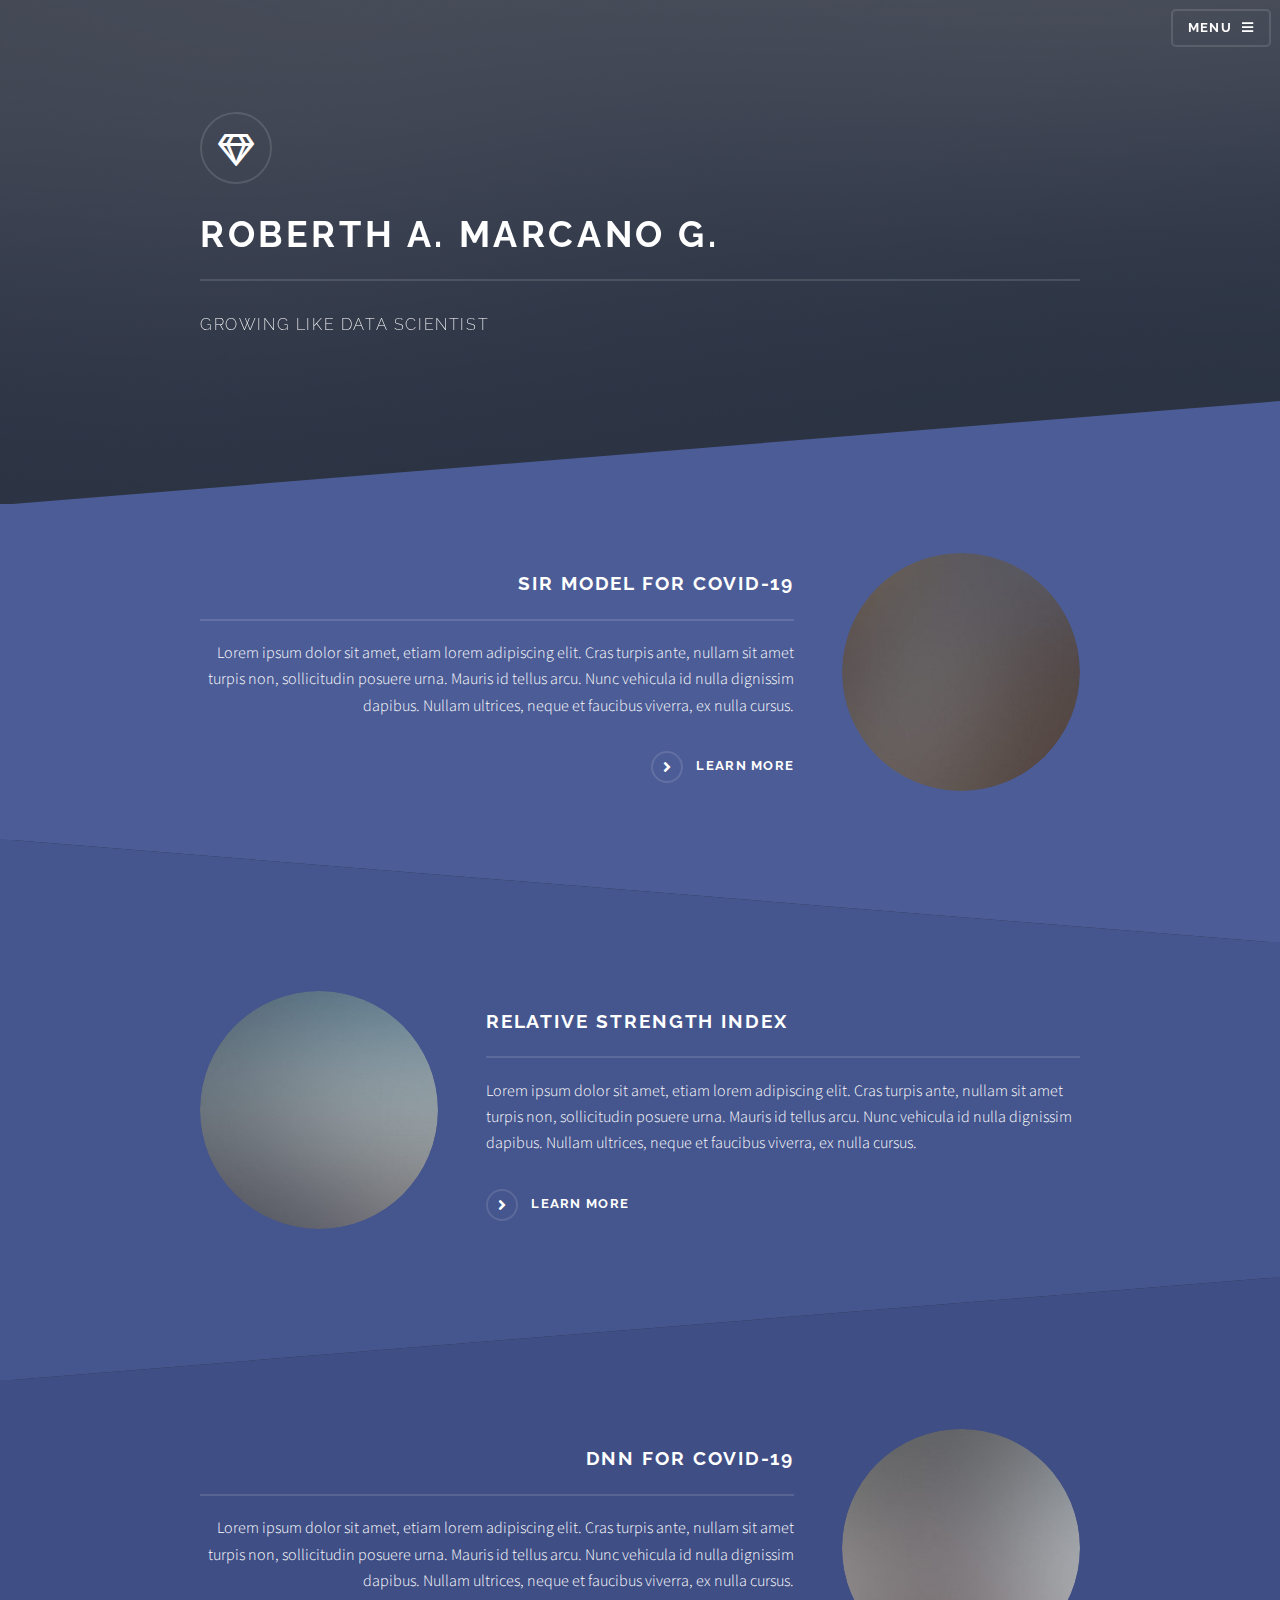
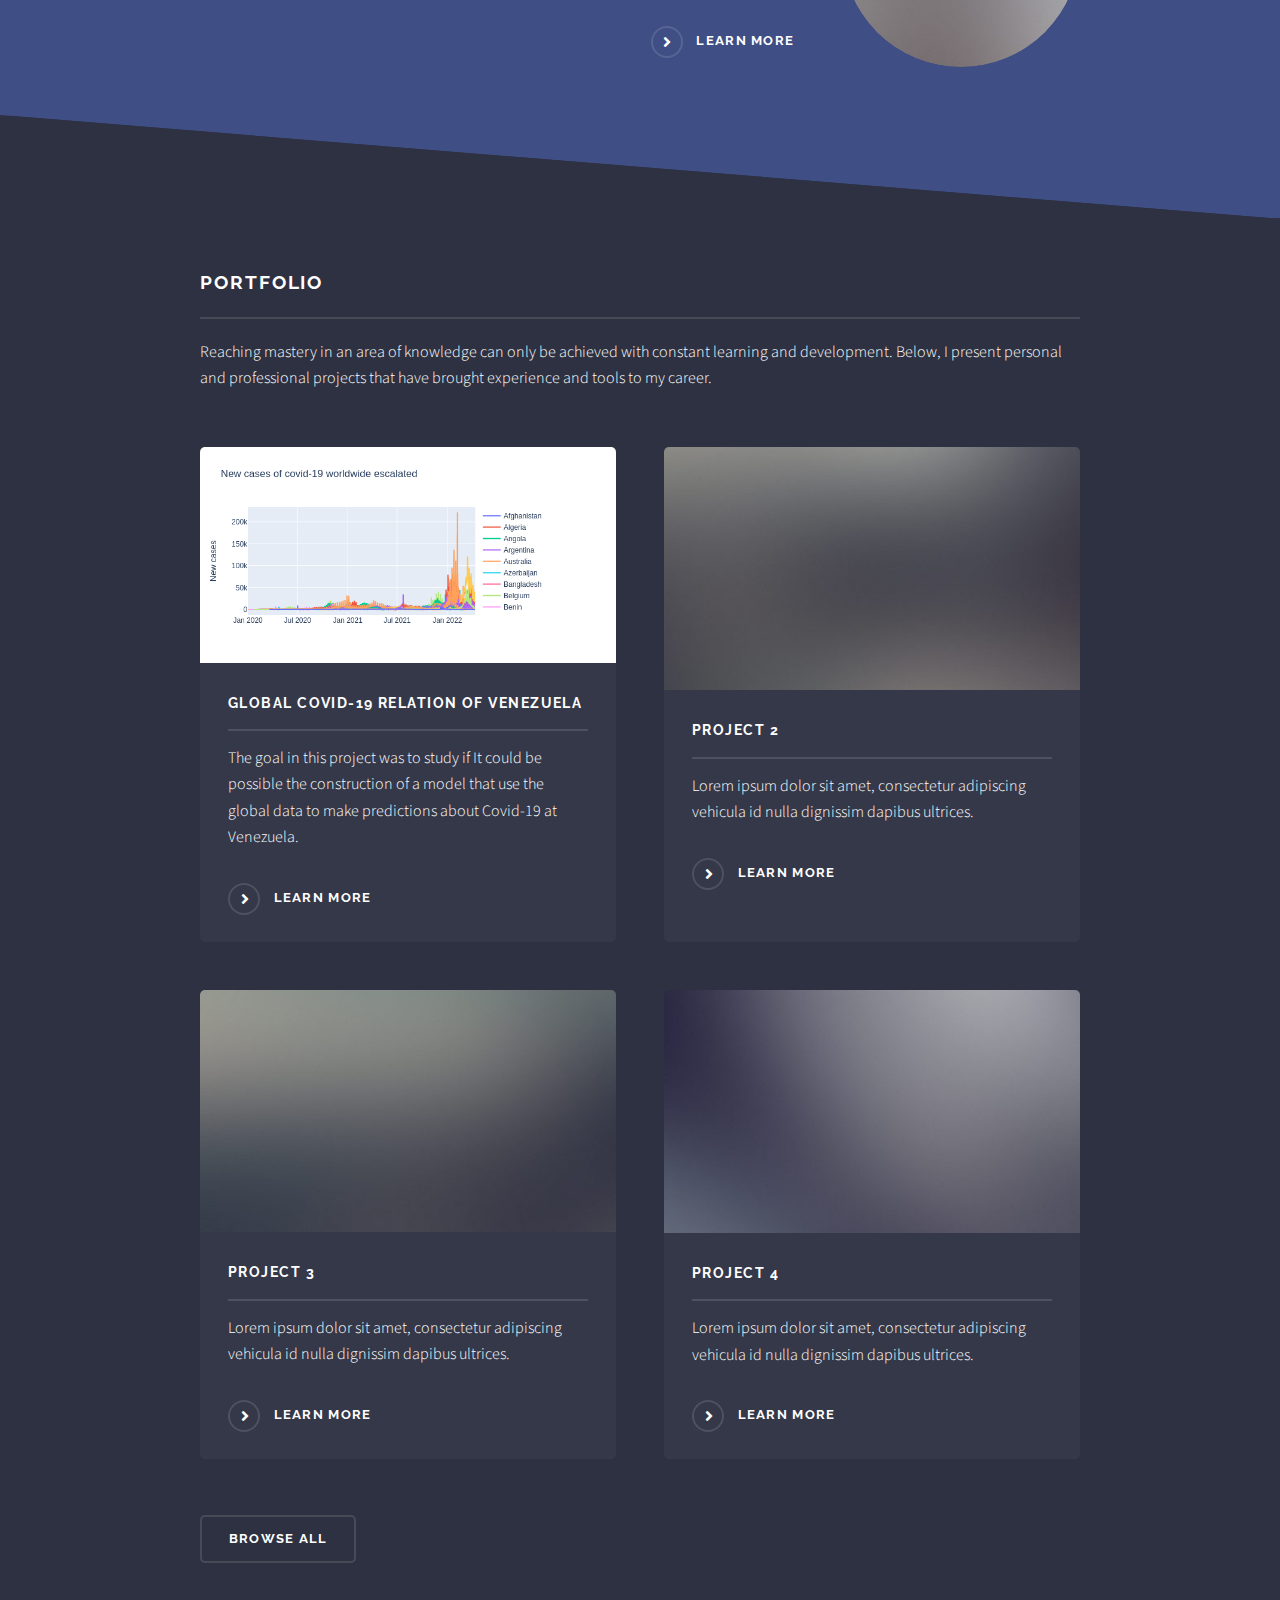
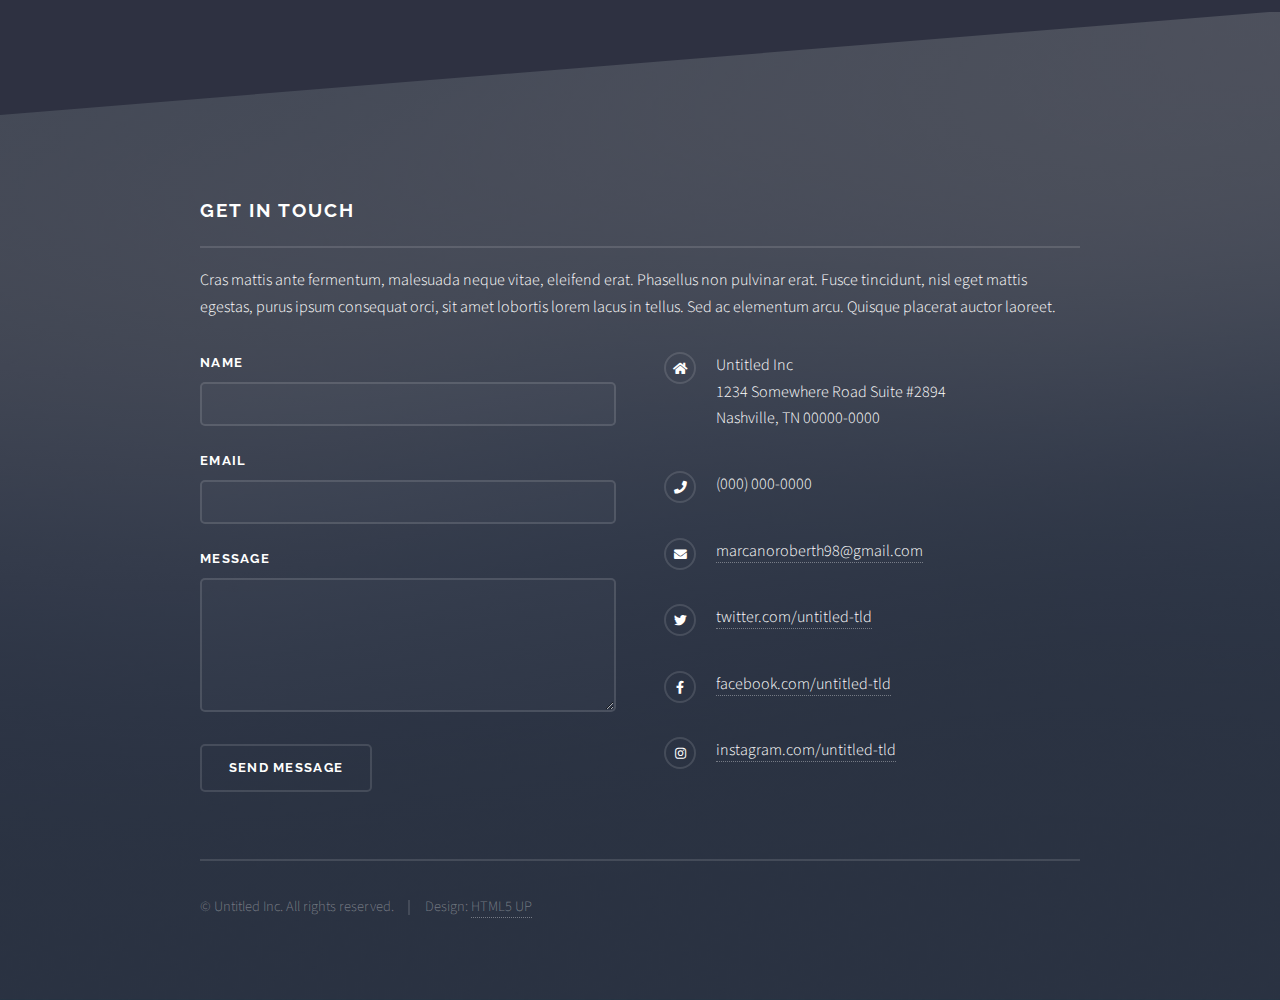
==== commit 5a92244f: "Base respuesta global" ====
--- a/index.html
+++ b/index.html
@@ -92,13 +92,17 @@
 							<section id="four" class="wrapper alt style1">
 								<div class="inner">
 									<h2 class="major">Portfolio</h2>
-									<p>Cras mattis ante fermentum, malesuada neque vitae, eleifend erat. Phasellus non pulvinar erat. Fusce tincidunt, nisl eget mattis egestas, purus ipsum consequat orci, sit amet lobortis lorem lacus in tellus. Sed ac elementum arcu. Quisque placerat auctor laoreet.</p>
+									<p>Reaching mastery in an area of knowledge can only be achieved with constant learning and development. 
+										Below, I present personal and professional projects that have brought experience and tools to my career.
+									</p>
 									<section class="features">
 										<article>
-											<a href="#" class="image"><img src="images/pic04.jpg" alt="" /></a>
-											<h3 class="major">Project 1</h3>
-											<p>Lorem ipsum dolor sit amet, consectetur adipiscing vehicula id nulla dignissim dapibus ultrices.</p>
-											<a href="#" class="special">Learn more</a>
+											<a href="#" class="image"><img src="images/Global_covid/1.png" alt="" /></a>
+											<h3 class="major">Global Covid-19 relation of Venezuela</h3>
+											<p>The goal in this project was to study if It could be possible the construction of a model
+												that use the global data to make predictions about Covid-19 at Venezuela.
+											</p>
+											<a href="global_respone_covid-19.html" class="special">Learn more</a>
 										</article>
 										<article>
 											<a href="#" class="image"><img src="images/pic05.jpg" alt="" /></a>
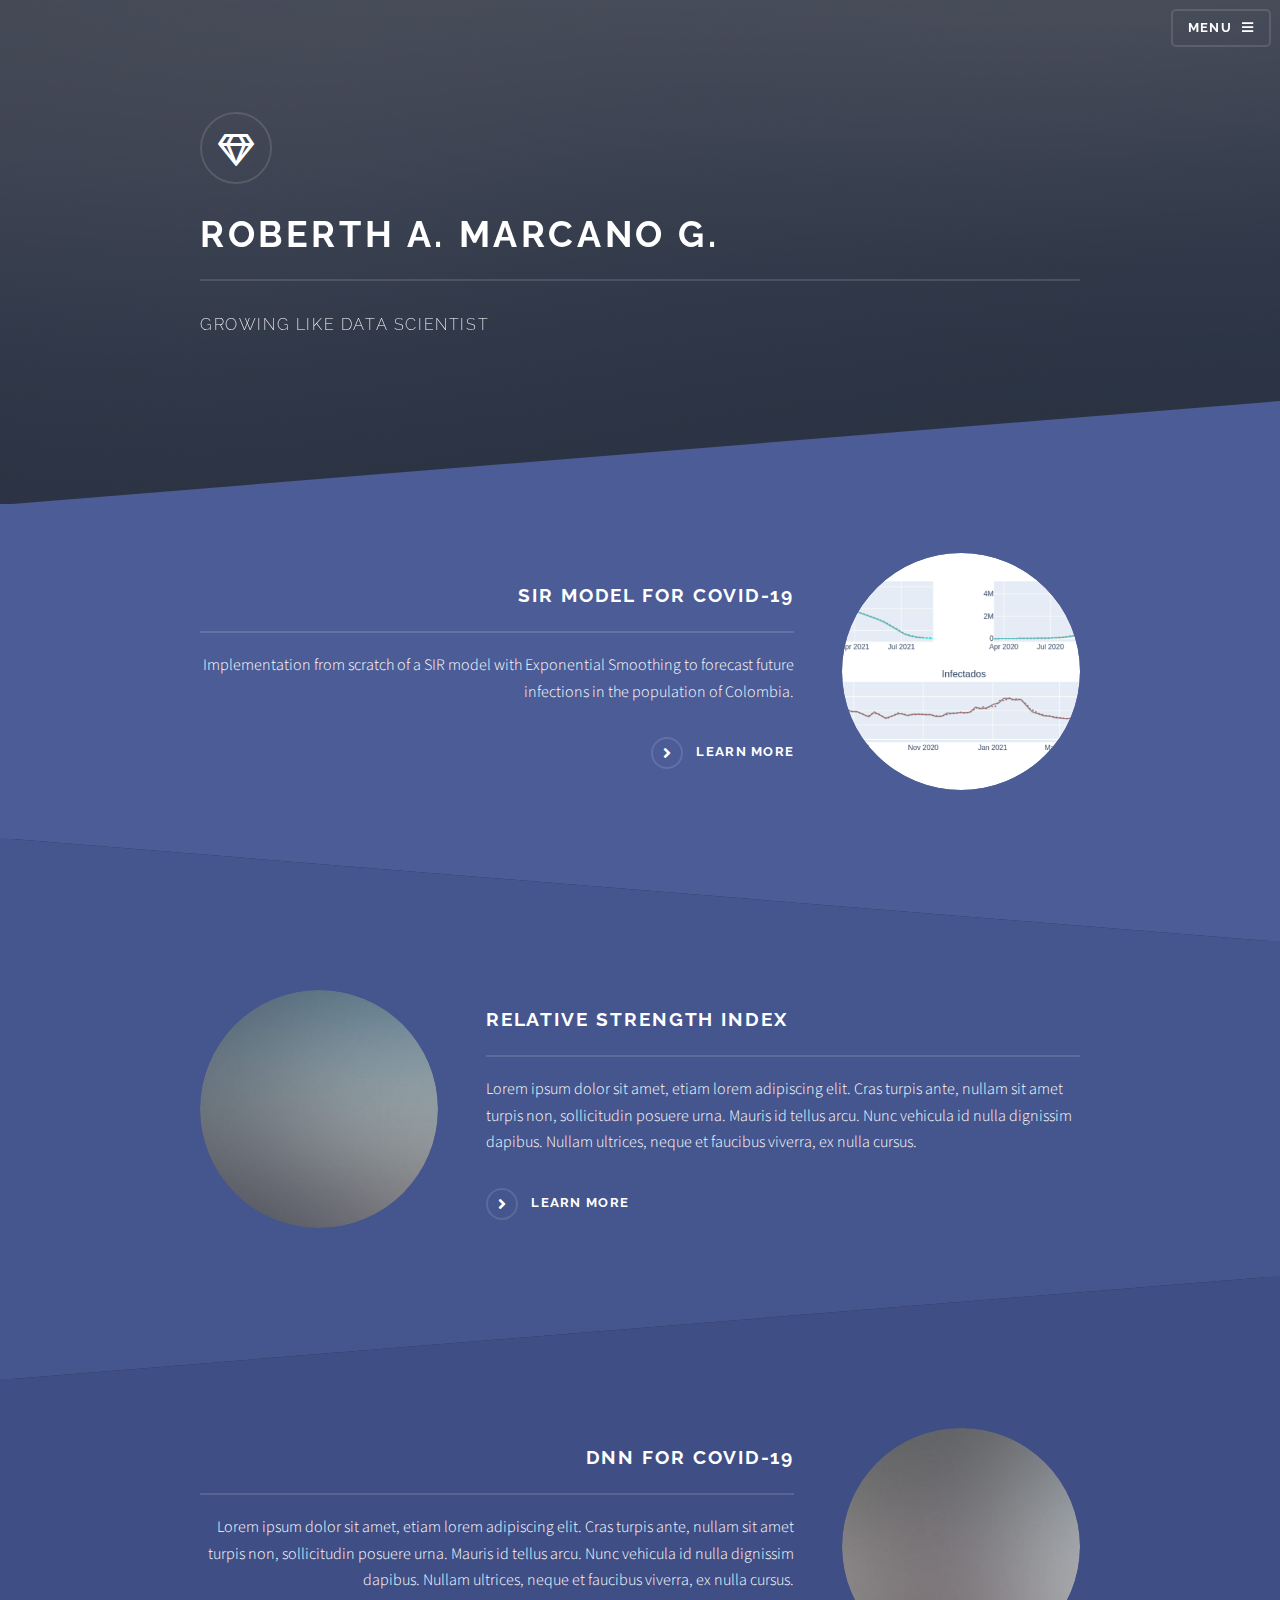
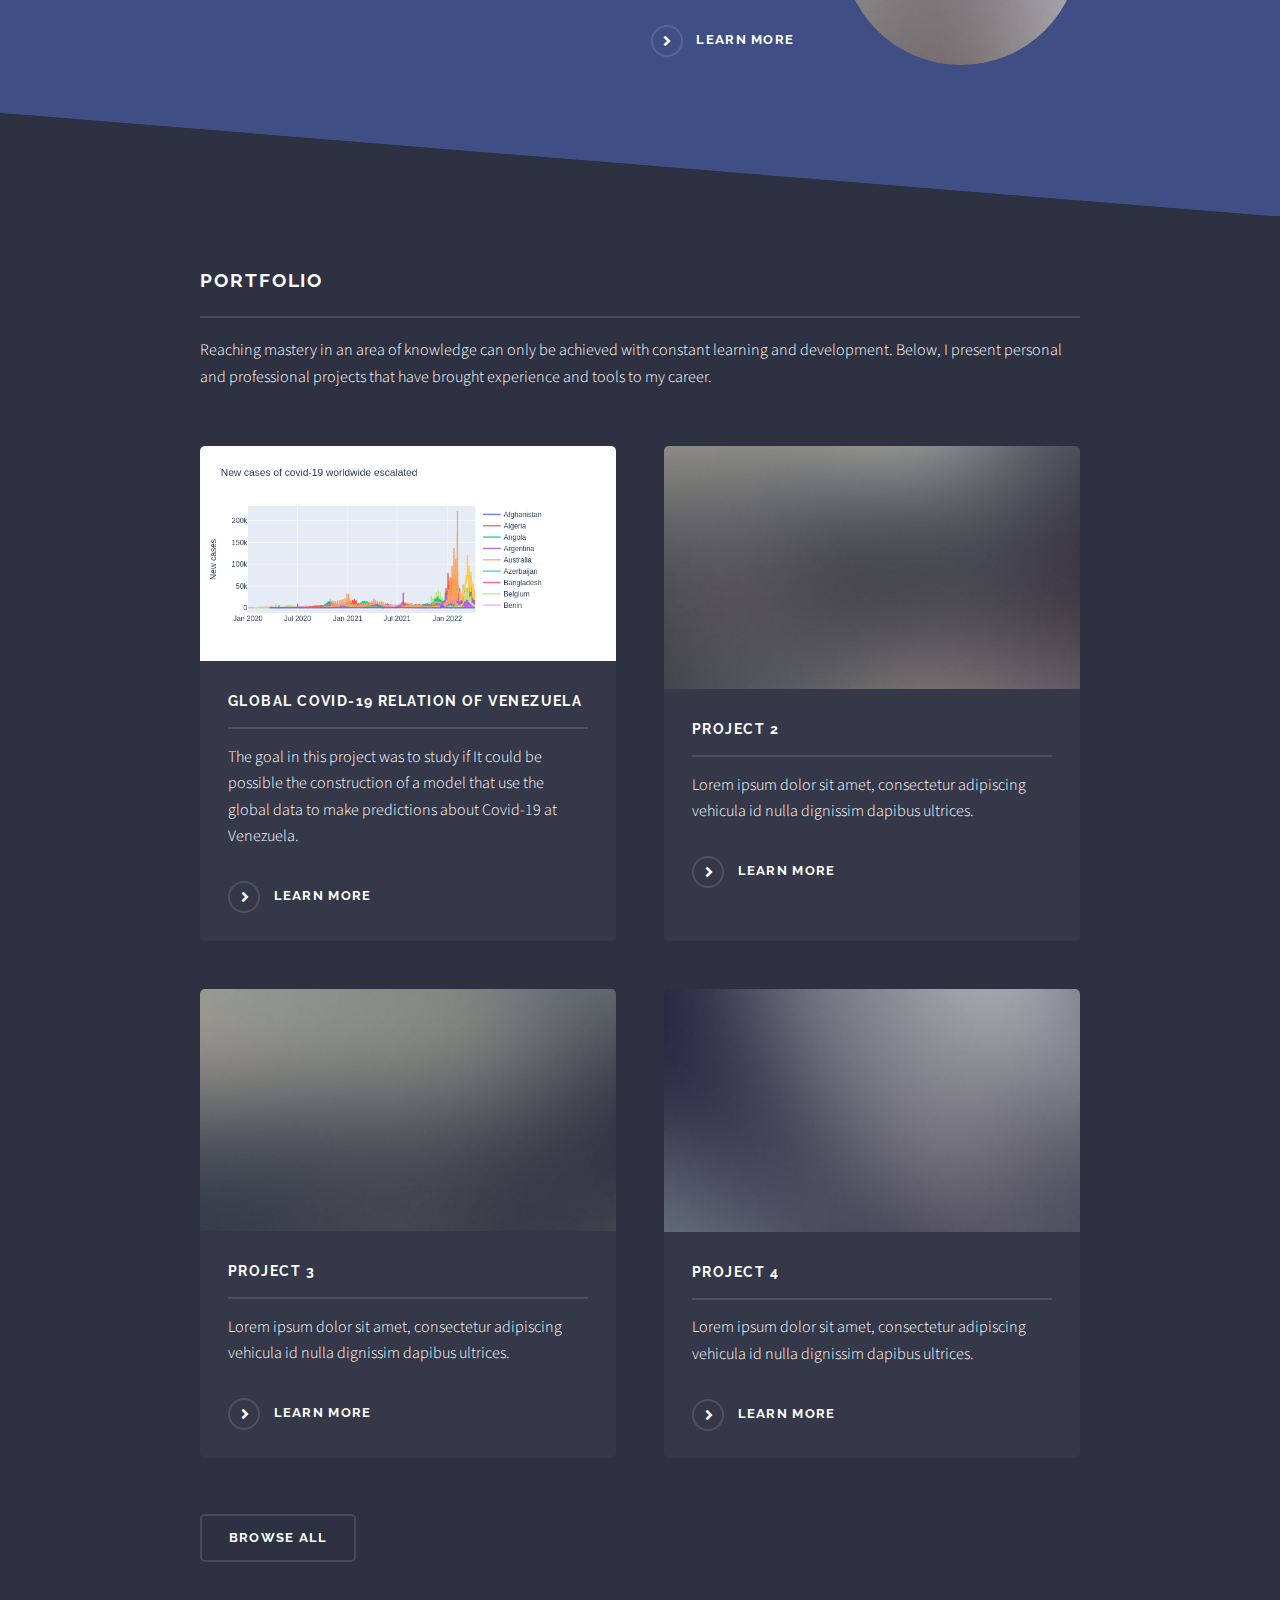
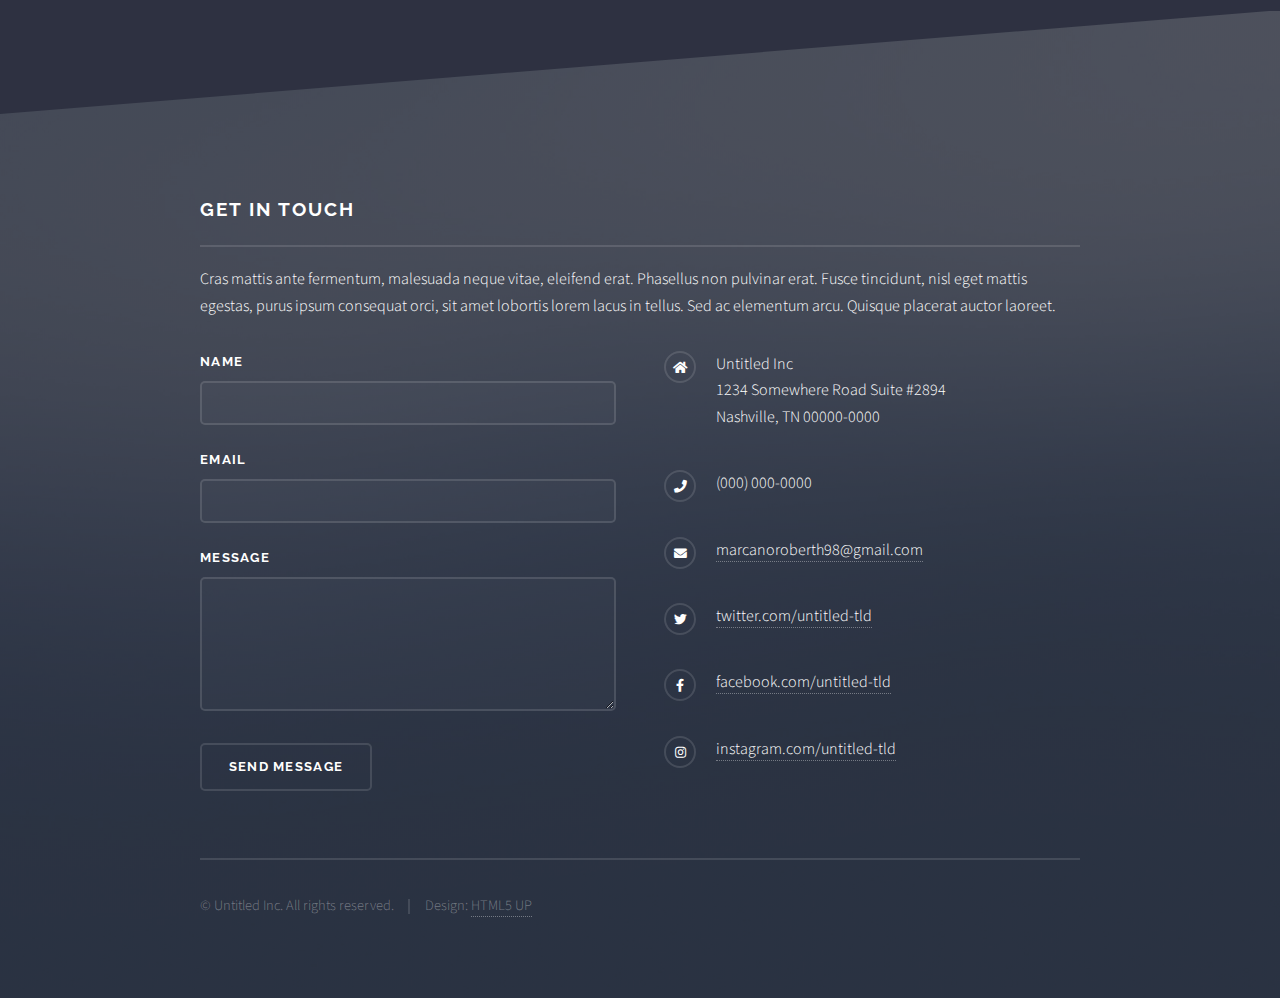
==== commit 7d087cdd: "adding preview of new page" ====
--- a/index.html
+++ b/index.html
@@ -55,11 +55,13 @@
 						<!-- One -->
 							<section id="one" class="wrapper spotlight style1">
 								<div class="inner">
-									<a href="#" class="image"><img src="images/pic01.jpg" alt="" /></a>
+									<a href="#" class="image"><img src="images/sir_model/1_cut.png" alt="" /></a>
 									<div class="content">
 										<h2 class="major">SIR model for Covid-19</h2>
-										<p>Lorem ipsum dolor sit amet, etiam lorem adipiscing elit. Cras turpis ante, nullam sit amet turpis non, sollicitudin posuere urna. Mauris id tellus arcu. Nunc vehicula id nulla dignissim dapibus. Nullam ultrices, neque et faucibus viverra, ex nulla cursus.</p>
-										<a href="#" class="special">Learn more</a>
+										<p>Implementation from scratch of a SIR model with Exponential Smoothing to forecast 
+											future infections in the population of Colombia. 
+										</p>
+										<a href="sir_model.html" class="special">Learn more</a>
 									</div>
 								</div>
 							</section>
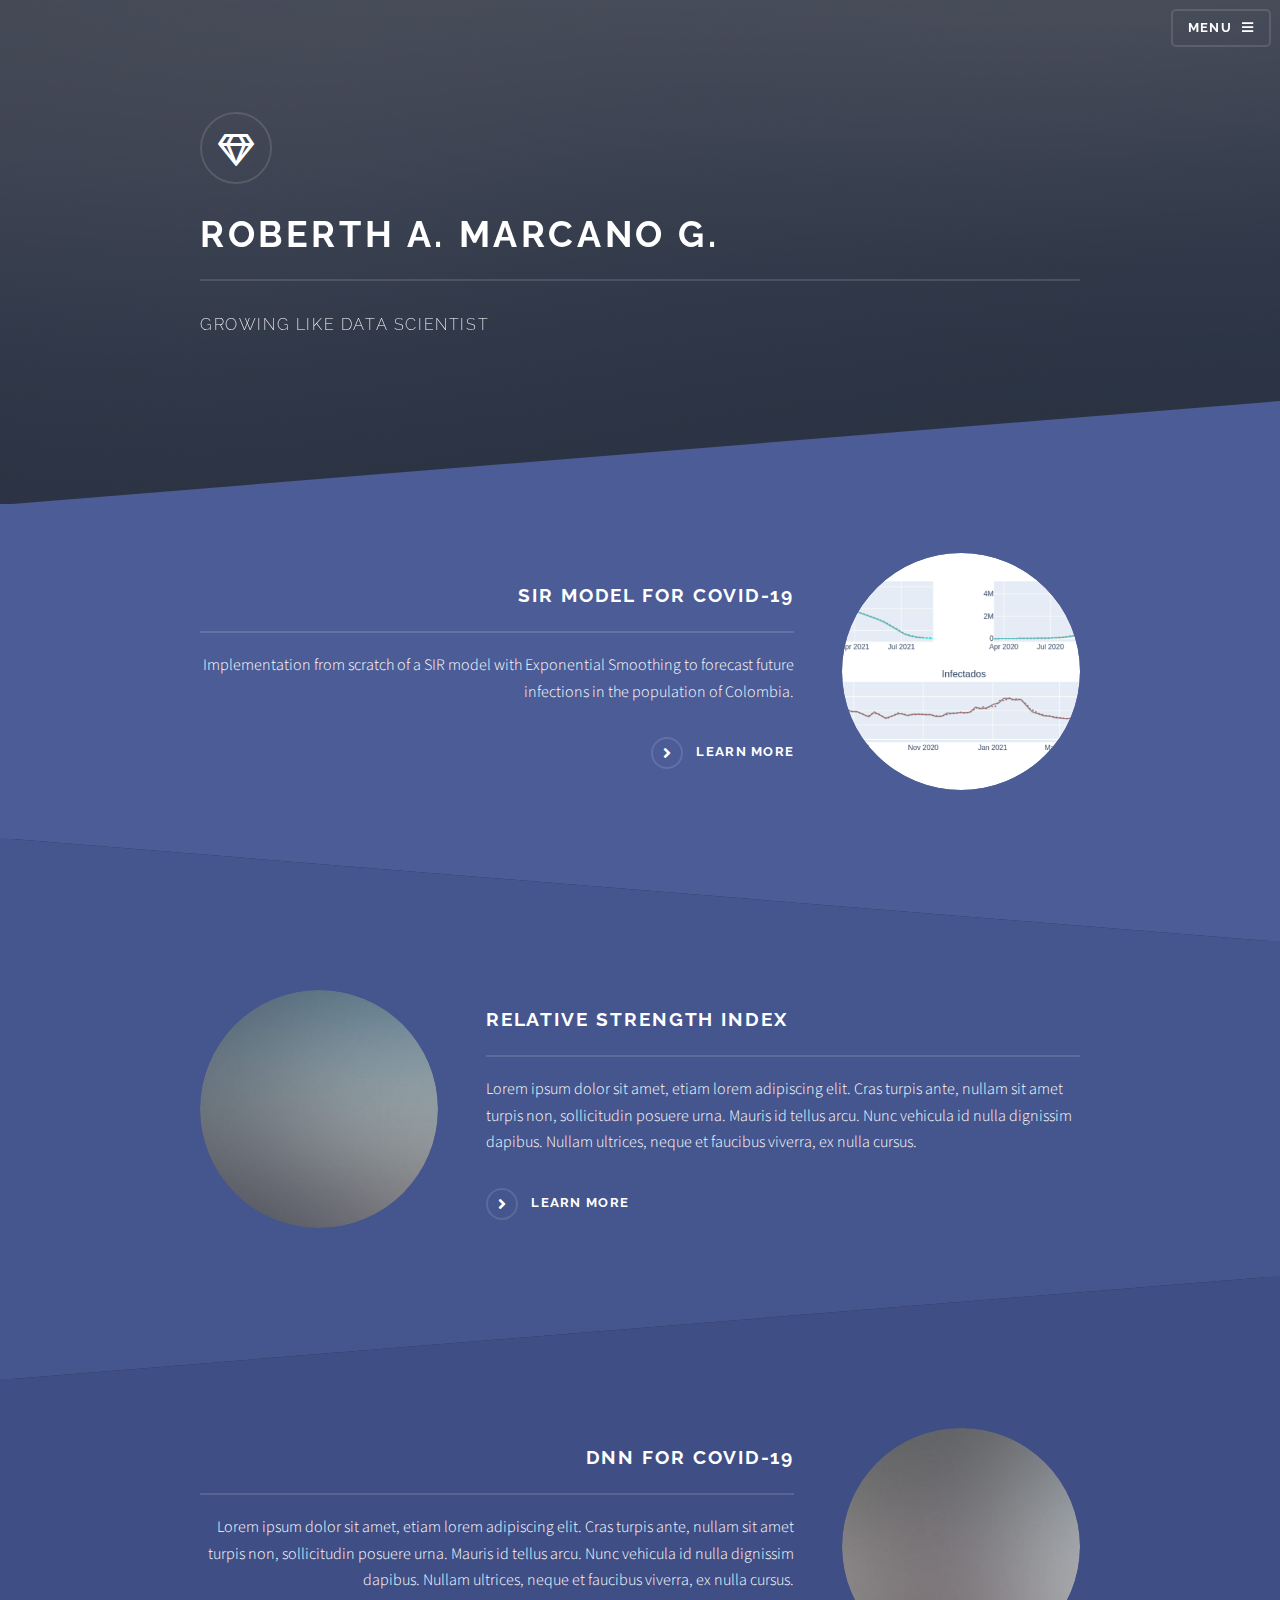
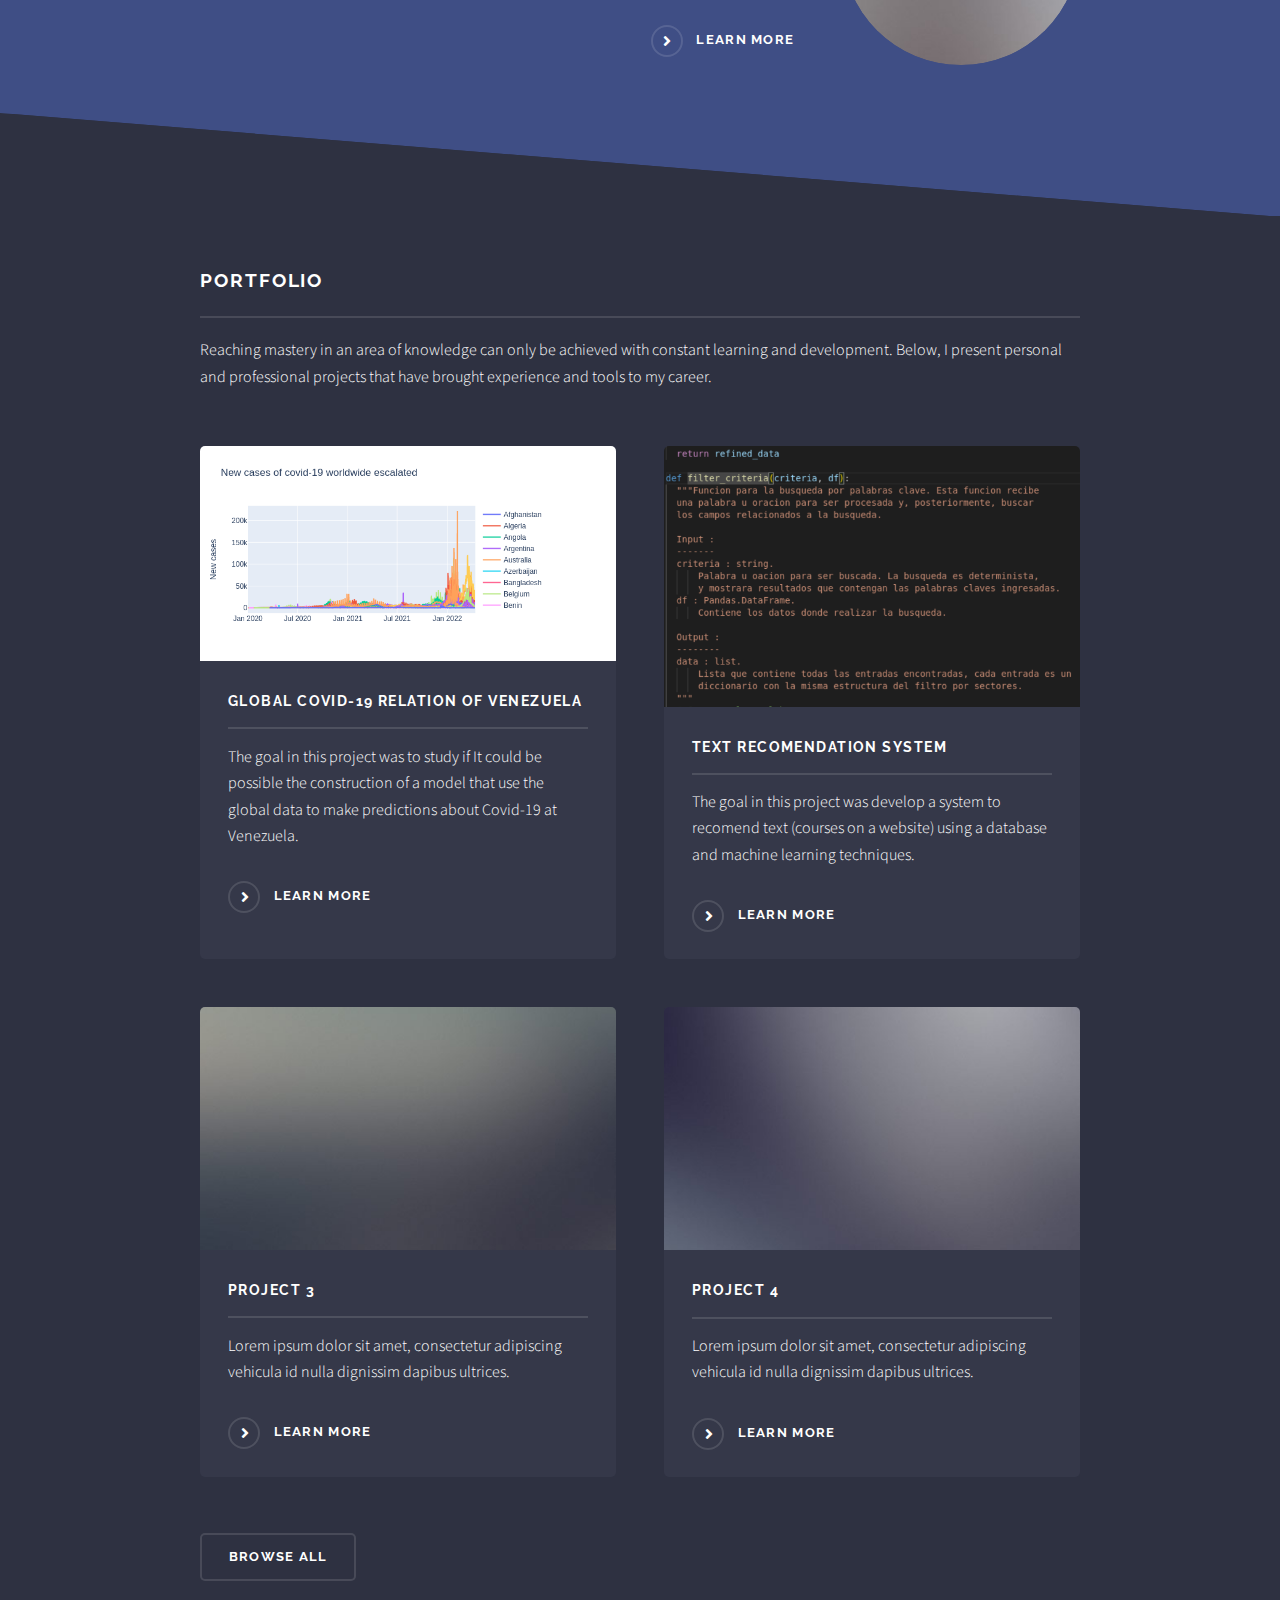
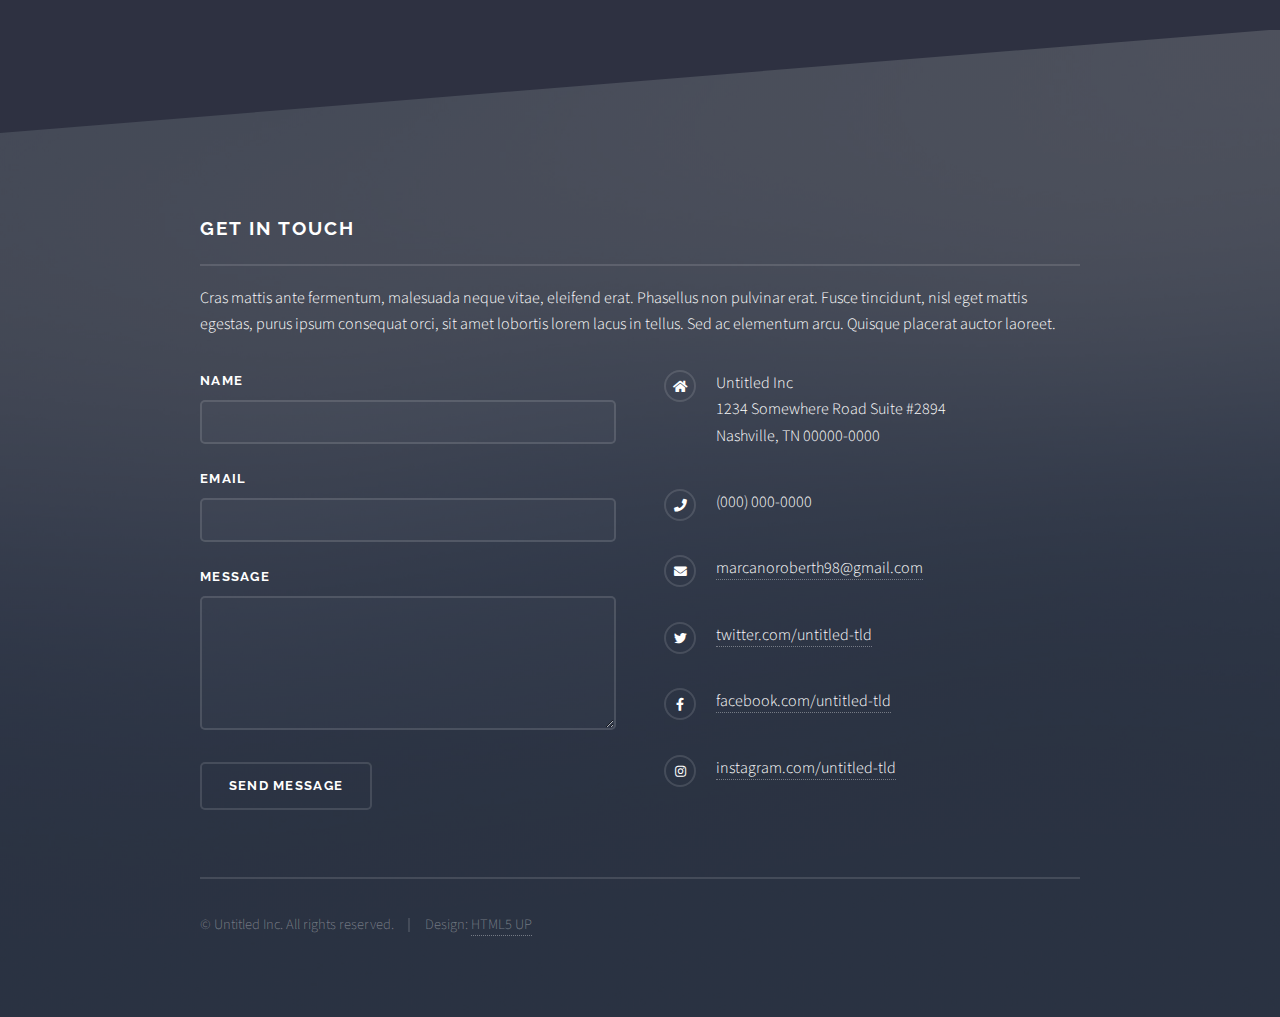
==== commit 2603dc70: "adding new project" ====
--- a/index.html
+++ b/index.html
@@ -31,10 +31,8 @@
 							<h2>Menu</h2>
 							<ul class="links">
 								<li><a href="index.html">Home</a></li>
-								<li><a href="generic.html">Generic</a></li>
-								<li><a href="elements.html">Elements</a></li>
-								<li><a href="#">Log In</a></li>
-								<li><a href="#">Sign Up</a></li>
+								<li><a href="index.html">Personal</a></li>
+								<li><a href="index.html">Professional</a></li>
 							</ul>
 							<a href="#" class="close">Close</a>
 						</div>
@@ -55,7 +53,7 @@
 						<!-- One -->
 							<section id="one" class="wrapper spotlight style1">
 								<div class="inner">
-									<a href="#" class="image"><img src="images/sir_model/1_cut.png" alt="" /></a>
+									<a href="sir_model.html" class="image"><img src="images/sir_model/1_cut.png" alt="" /></a>
 									<div class="content">
 										<h2 class="major">SIR model for Covid-19</h2>
 										<p>Implementation from scratch of a SIR model with Exponential Smoothing to forecast 
@@ -99,7 +97,7 @@
 									</p>
 									<section class="features">
 										<article>
-											<a href="#" class="image"><img src="images/Global_covid/1.png" alt="" /></a>
+											<a href="global_respone_covid-19.html" class="image"><img src="images/Global_covid/1.png" alt="" /></a>
 											<h3 class="major">Global Covid-19 relation of Venezuela</h3>
 											<p>The goal in this project was to study if It could be possible the construction of a model
 												that use the global data to make predictions about Covid-19 at Venezuela.
@@ -107,9 +105,10 @@
 											<a href="global_respone_covid-19.html" class="special">Learn more</a>
 										</article>
 										<article>
-											<a href="#" class="image"><img src="images/pic05.jpg" alt="" /></a>
-											<h3 class="major">Project 2</h3>
-											<p>Lorem ipsum dolor sit amet, consectetur adipiscing vehicula id nulla dignissim dapibus ultrices.</p>
+											<a href="#" class="image"><img src="images/text_rec_sys/criteria.png" alt="" /></a>
+											<h3 class="major">Text Recomendation System</h3>
+											<p>The goal in this project was develop a system to recomend text (courses
+												on a website) using a database and machine learning techniques.</p>
 											<a href="#" class="special">Learn more</a>
 										</article>
 										<article>
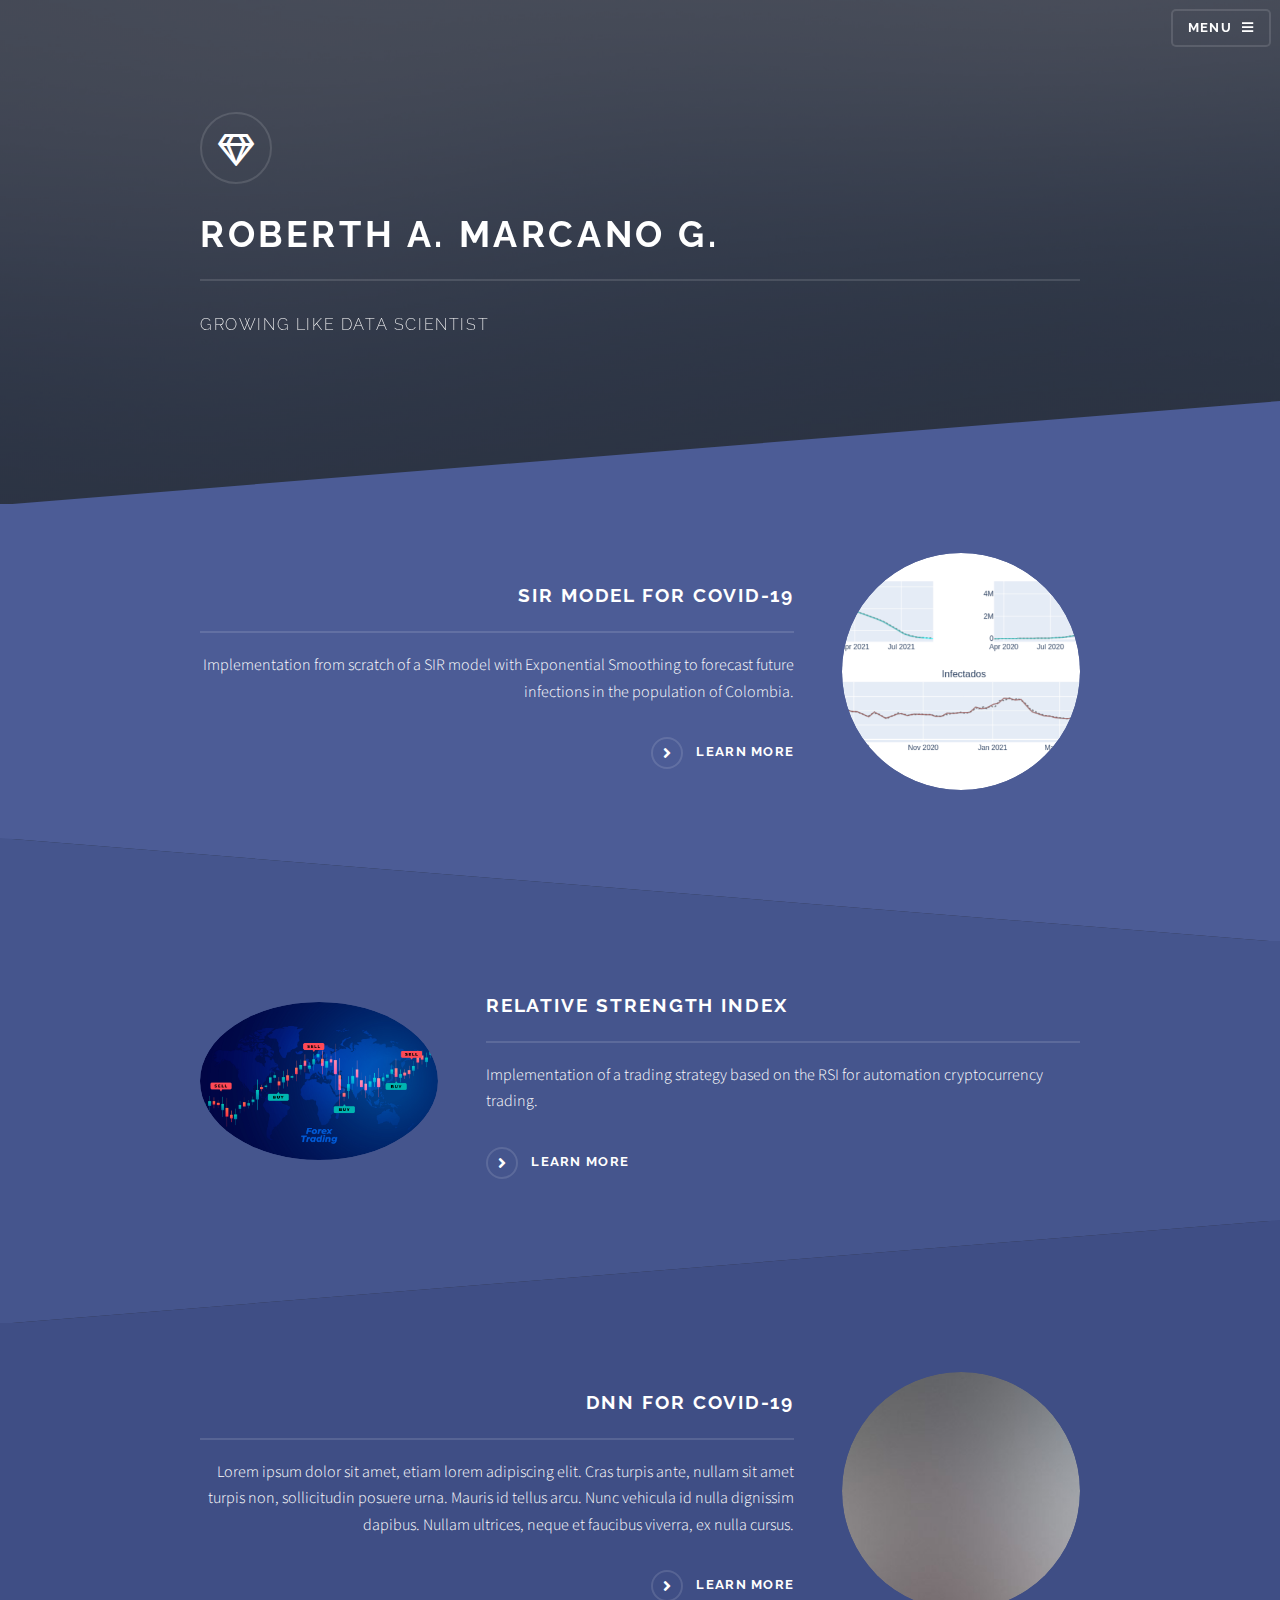
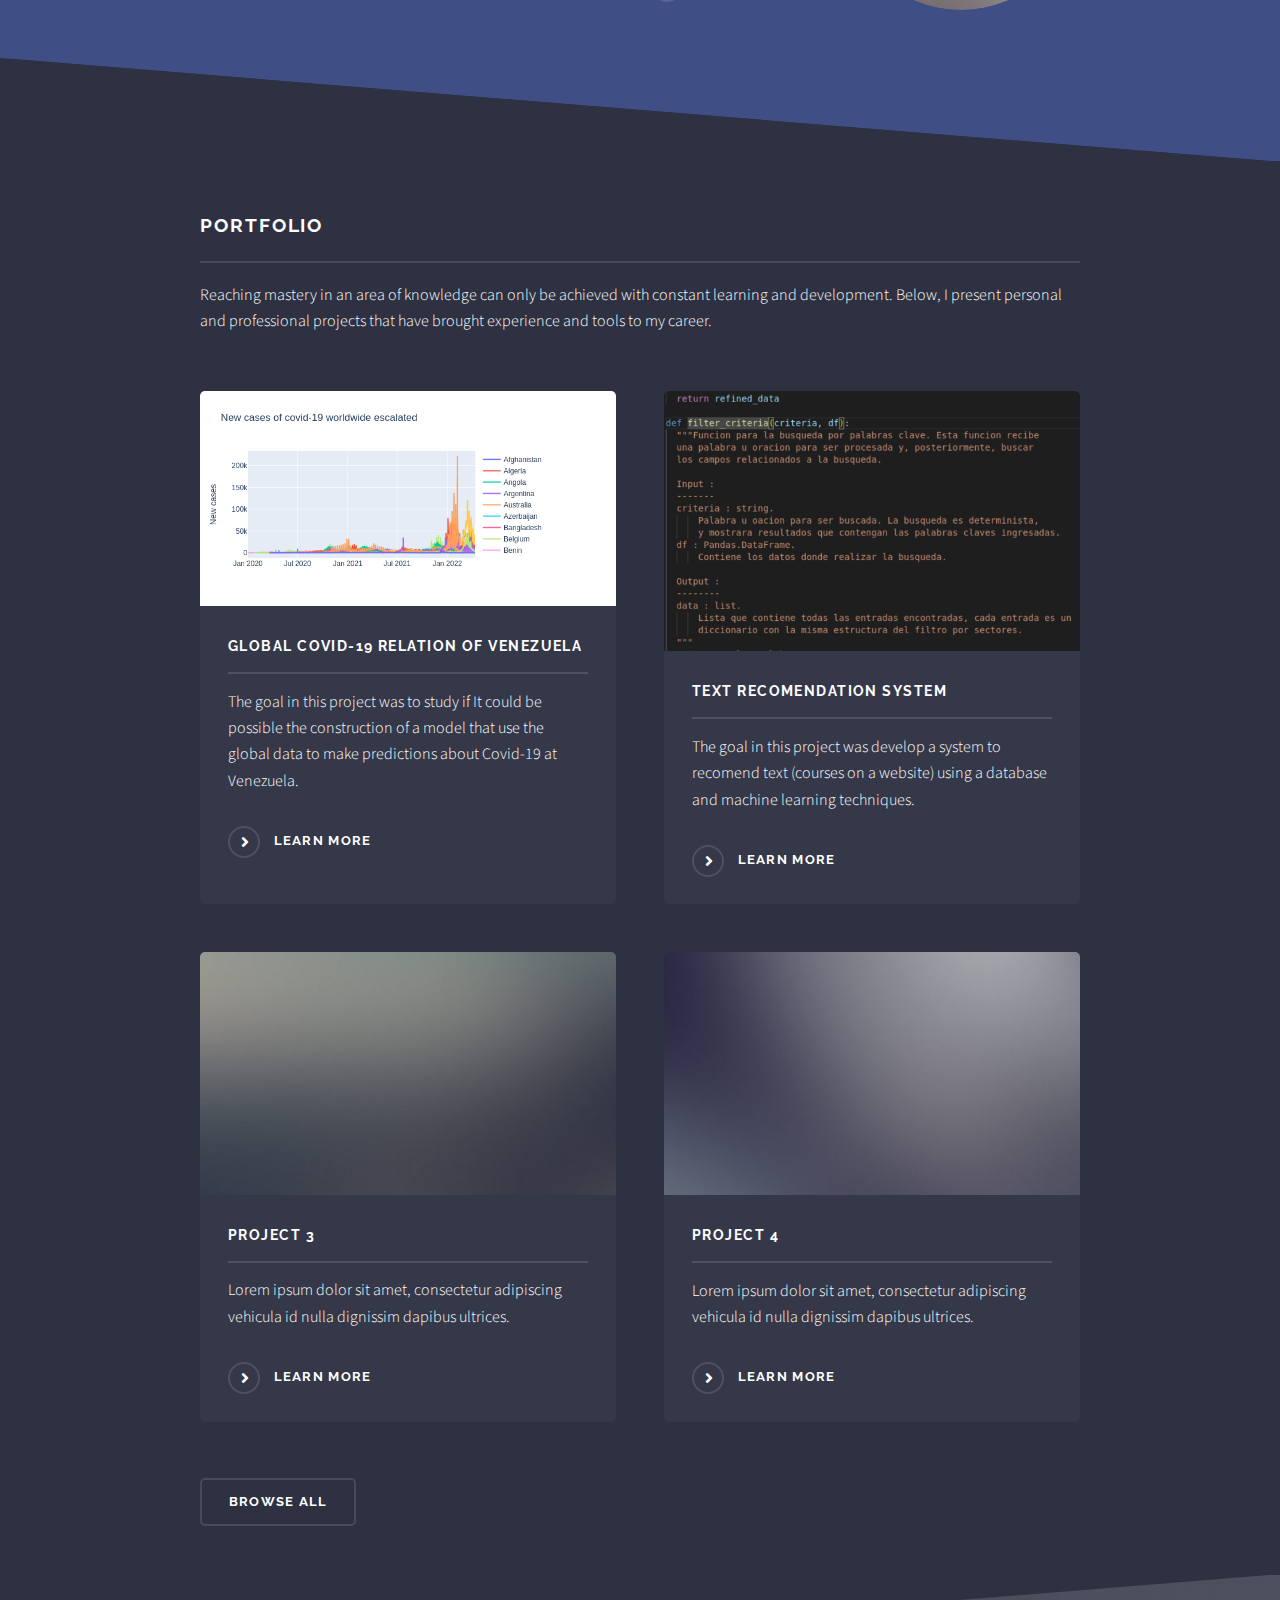
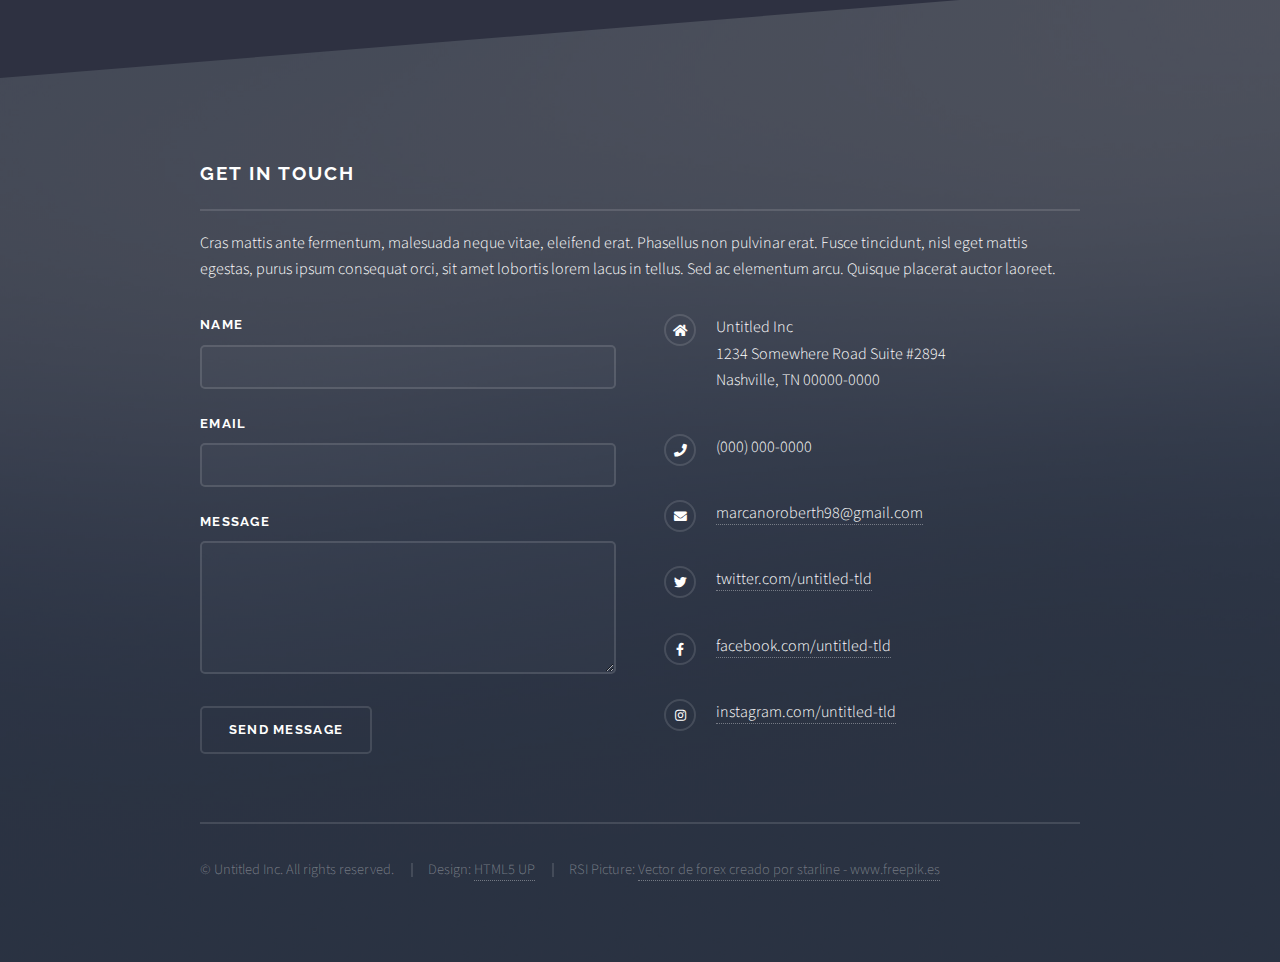
==== commit 3f09369a: "base for RSI section" ====
--- a/index.html
+++ b/index.html
@@ -67,10 +67,12 @@
 						<!-- Two -->
 							<section id="two" class="wrapper alt spotlight style2">
 								<div class="inner">
-									<a href="#" class="image"><img src="images/pic02.jpg" alt="" /></a>
+									<a href="#" class="image"><img src="images/rsi/SL_022321_41020_08.jpg" alt="" /></a>
 									<div class="content">
 										<h2 class="major">Relative Strength Index</h2>
-										<p>Lorem ipsum dolor sit amet, etiam lorem adipiscing elit. Cras turpis ante, nullam sit amet turpis non, sollicitudin posuere urna. Mauris id tellus arcu. Nunc vehicula id nulla dignissim dapibus. Nullam ultrices, neque et faucibus viverra, ex nulla cursus.</p>
+										<p>Implementation of a trading strategy based on the RSI for automation
+											cryptocurrency trading.
+										</p>
 										<a href="#" class="special">Learn more</a>
 									</div>
 								</div>
@@ -169,7 +171,9 @@
 								<li class="icon brands fa-instagram"><a href="#">instagram.com/untitled-tld</a></li>
 							</ul>
 							<ul class="copyright">
-								<li>&copy; Untitled Inc. All rights reserved.</li><li>Design: <a href="http://html5up.net">HTML5 UP</a></li>
+								<li>&copy; Untitled Inc. All rights reserved.</li>
+								<li>Design: <a href="http://html5up.net">HTML5 UP</a></li>
+								<li>RSI Picture: <a href="https://www.freepik.es/vectores/forex">Vector de forex creado por starline - www.freepik.es</a></li>
 							</ul>
 						</div>
 					</section>
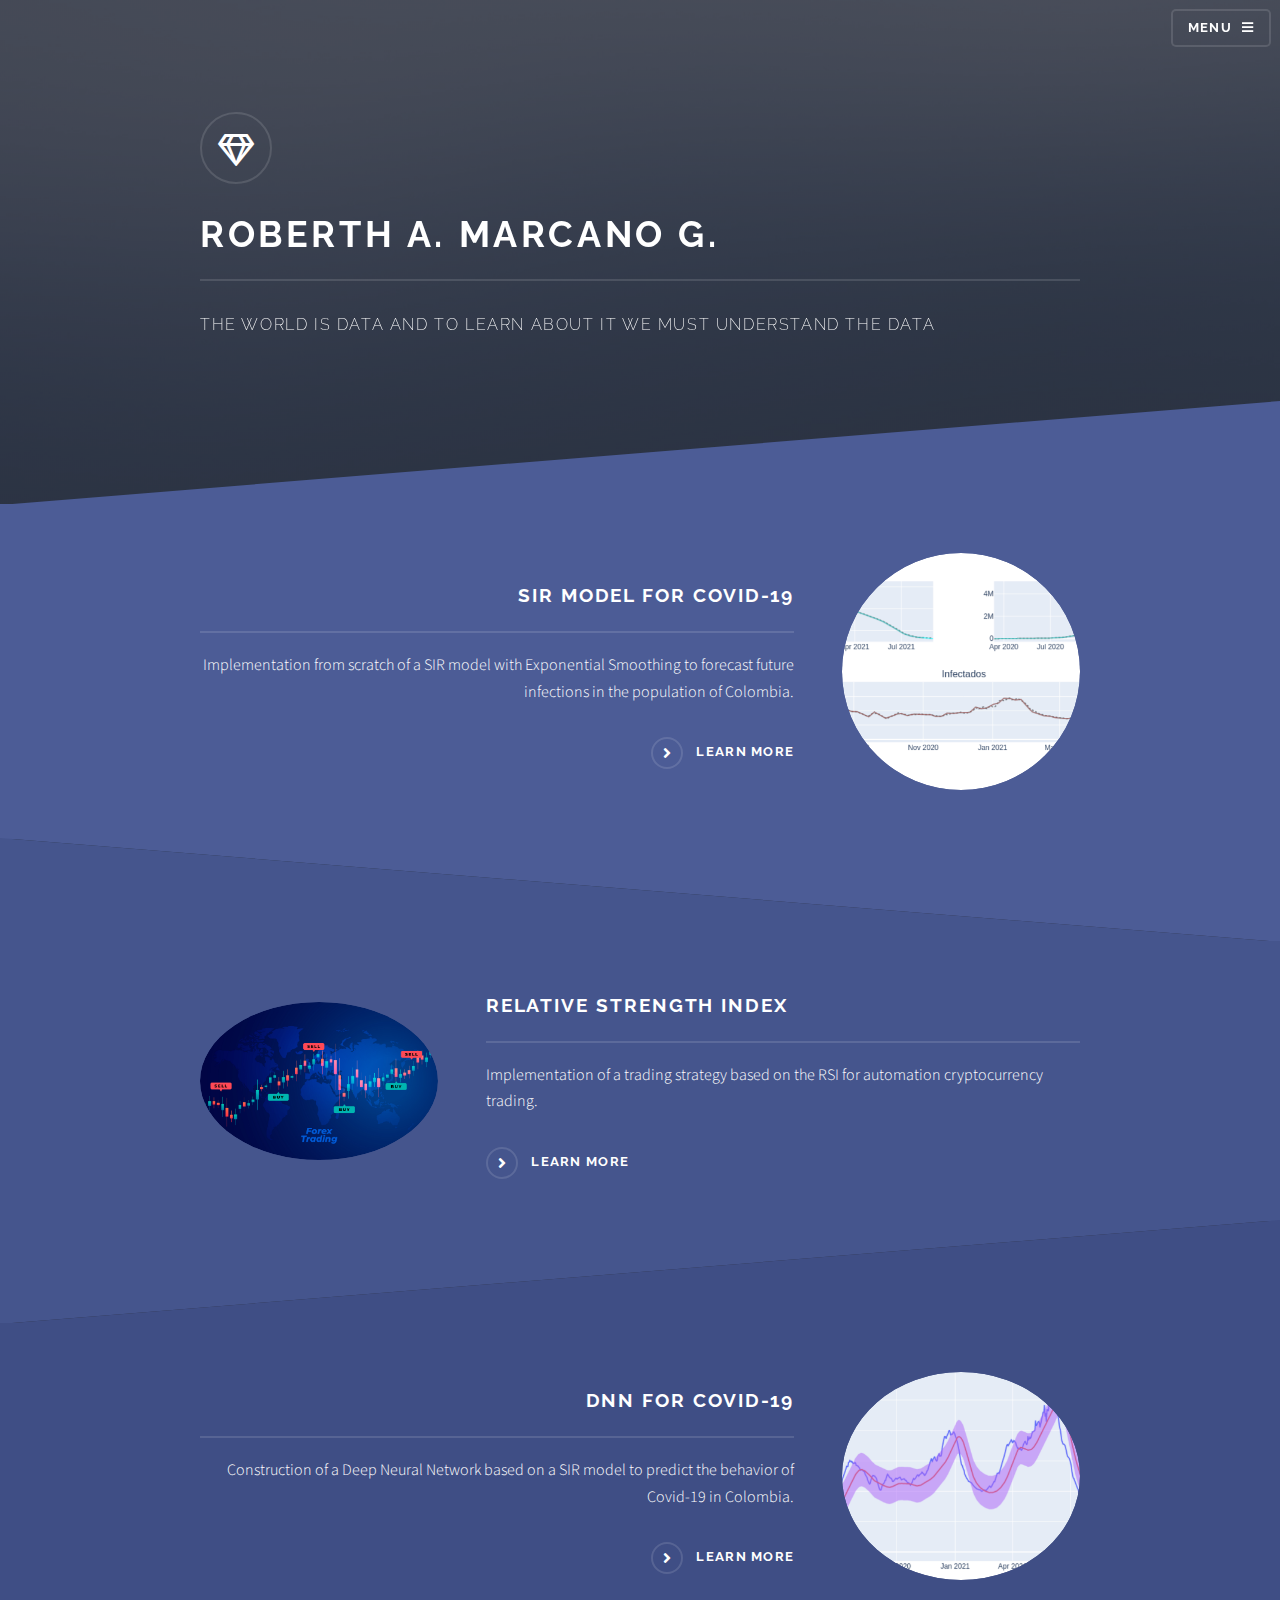
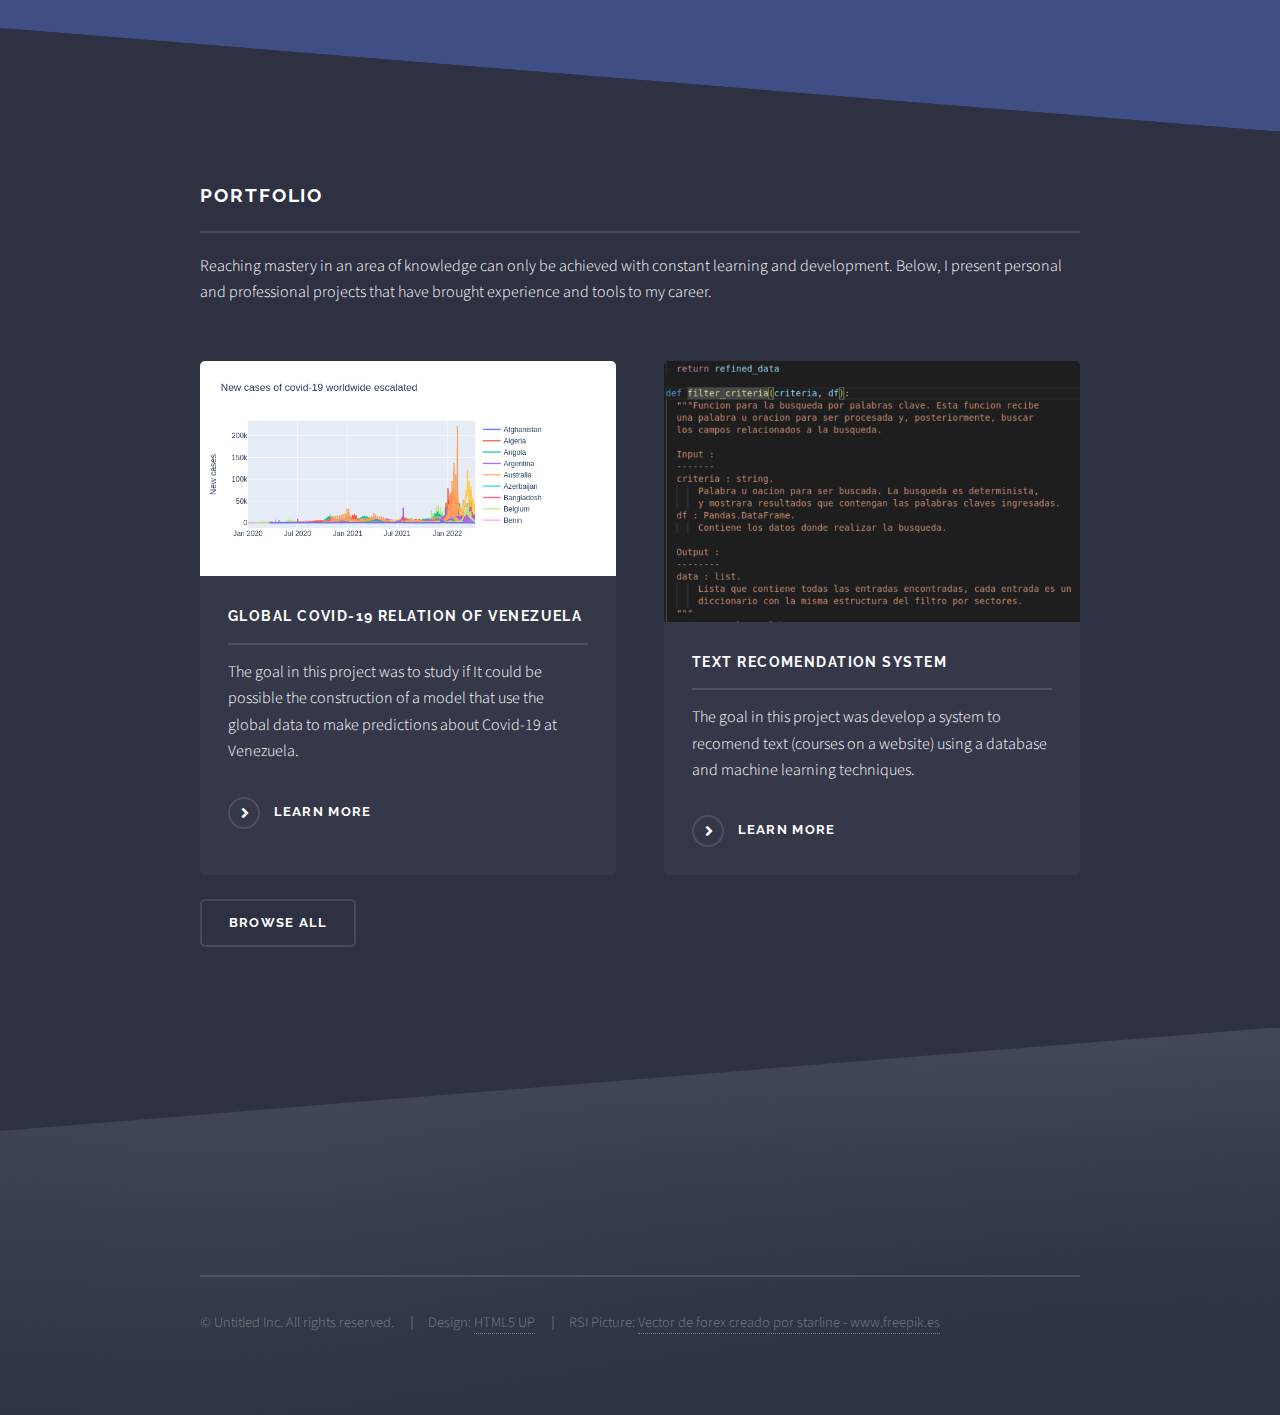
==== commit e4119f37: "Article about DNN" ====
--- a/index.html
+++ b/index.html
@@ -31,8 +31,8 @@
 							<h2>Menu</h2>
 							<ul class="links">
 								<li><a href="index.html">Home</a></li>
-								<li><a href="index.html">Personal</a></li>
-								<li><a href="index.html">Professional</a></li>
+								<li><a href="personal.html">Personal</a></li>
+								<li><a href="profesional.html">Professional</a></li>
 							</ul>
 							<a href="#" class="close">Close</a>
 						</div>
@@ -43,7 +43,7 @@
 						<div class="inner">
 							<div class="logo"><span class="icon fa-gem"></span></div>
 							<h2>Roberth A. Marcano G.</h2>
-							<p>Growing like Data Scientist</p>
+							<p>The world is data and to learn about it we must understand the data</p>
 						</div>
 					</section>
 
@@ -67,13 +67,13 @@
 						<!-- Two -->
 							<section id="two" class="wrapper alt spotlight style2">
 								<div class="inner">
-									<a href="#" class="image"><img src="images/rsi/SL_022321_41020_08.jpg" alt="" /></a>
+									<a href="rsi.html" class="image"><img src="images/rsi/SL_022321_41020_08.jpg" alt="" /></a>
 									<div class="content">
 										<h2 class="major">Relative Strength Index</h2>
 										<p>Implementation of a trading strategy based on the RSI for automation
 											cryptocurrency trading.
 										</p>
-										<a href="#" class="special">Learn more</a>
+										<a href="rsi.html" class="special">Learn more</a>
 									</div>
 								</div>
 							</section>
@@ -81,11 +81,12 @@
 						<!-- Three -->
 							<section id="three" class="wrapper spotlight style3">
 								<div class="inner">
-									<a href="#" class="image"><img src="images/pic03.jpg" alt="" /></a>
+									<a href="DNN.html" class="image"><img src="images/dnn/index_page.png" alt="" /></a>
 									<div class="content">
 										<h2 class="major">DNN for Covid-19</h2>
-										<p>Lorem ipsum dolor sit amet, etiam lorem adipiscing elit. Cras turpis ante, nullam sit amet turpis non, sollicitudin posuere urna. Mauris id tellus arcu. Nunc vehicula id nulla dignissim dapibus. Nullam ultrices, neque et faucibus viverra, ex nulla cursus.</p>
-										<a href="#" class="special">Learn more</a>
+										<p>Construction of a Deep Neural Network based on a SIR model to predict
+											 the behavior of Covid-19 in Colombia.</p>
+										<a href="DNN.html" class="special">Learn more</a>
 									</div>
 								</div>
 							</section>
@@ -107,13 +108,13 @@
 											<a href="global_respone_covid-19.html" class="special">Learn more</a>
 										</article>
 										<article>
-											<a href="#" class="image"><img src="images/text_rec_sys/criteria.png" alt="" /></a>
+											<a href="ML_rec_text.html" class="image"><img src="images/text_rec_sys/criteria.png" alt="" /></a>
 											<h3 class="major">Text Recomendation System</h3>
 											<p>The goal in this project was develop a system to recomend text (courses
 												on a website) using a database and machine learning techniques.</p>
-											<a href="#" class="special">Learn more</a>
+											<a href="ML_rec_text.html" class="special">Learn more</a>
 										</article>
-										<article>
+										<!--<article>
 											<a href="#" class="image"><img src="images/pic06.jpg" alt="" /></a>
 											<h3 class="major">Project 3</h3>
 											<p>Lorem ipsum dolor sit amet, consectetur adipiscing vehicula id nulla dignissim dapibus ultrices.</p>
@@ -125,9 +126,9 @@
 											<p>Lorem ipsum dolor sit amet, consectetur adipiscing vehicula id nulla dignissim dapibus ultrices.</p>
 											<a href="#" class="special">Learn more</a>
 										</article>
-									</section>
+									</section>-->
 									<ul class="actions">
-										<li><a href="#" class="button">Browse All</a></li>
+										<li><a href="portfolio.html" class="button">Browse All</a></li>
 									</ul>
 								</div>
 							</section>
@@ -137,9 +138,10 @@
 				<!-- Footer -->
 					<section id="footer">
 						<div class="inner">
+							<!--
 							<h2 class="major">Get in touch</h2>
-							<p>Cras mattis ante fermentum, malesuada neque vitae, eleifend erat. Phasellus non pulvinar erat. Fusce tincidunt, nisl eget mattis egestas, purus ipsum consequat orci, sit amet lobortis lorem lacus in tellus. Sed ac elementum arcu. Quisque placerat auctor laoreet.</p>
-							<form method="post" action="#">
+							<p></p>
+							<form method="post" action="mailto:marcanoroberth98@gmail.com">
 								<div class="fields">
 									<div class="field">
 										<label for="name">Name</label>
@@ -168,7 +170,7 @@
 								<li class="icon solid fa-envelope"><a href="#">marcanoroberth98@gmail.com</a></li>
 								<li class="icon brands fa-twitter"><a href="#">twitter.com/untitled-tld</a></li>
 								<li class="icon brands fa-facebook-f"><a href="#">facebook.com/untitled-tld</a></li>
-								<li class="icon brands fa-instagram"><a href="#">instagram.com/untitled-tld</a></li>
+								<li class="icon brands fa-instagram"><a href="#">instagram.com/untitled-tld</a></li>-->
 							</ul>
 							<ul class="copyright">
 								<li>&copy; Untitled Inc. All rights reserved.</li>
